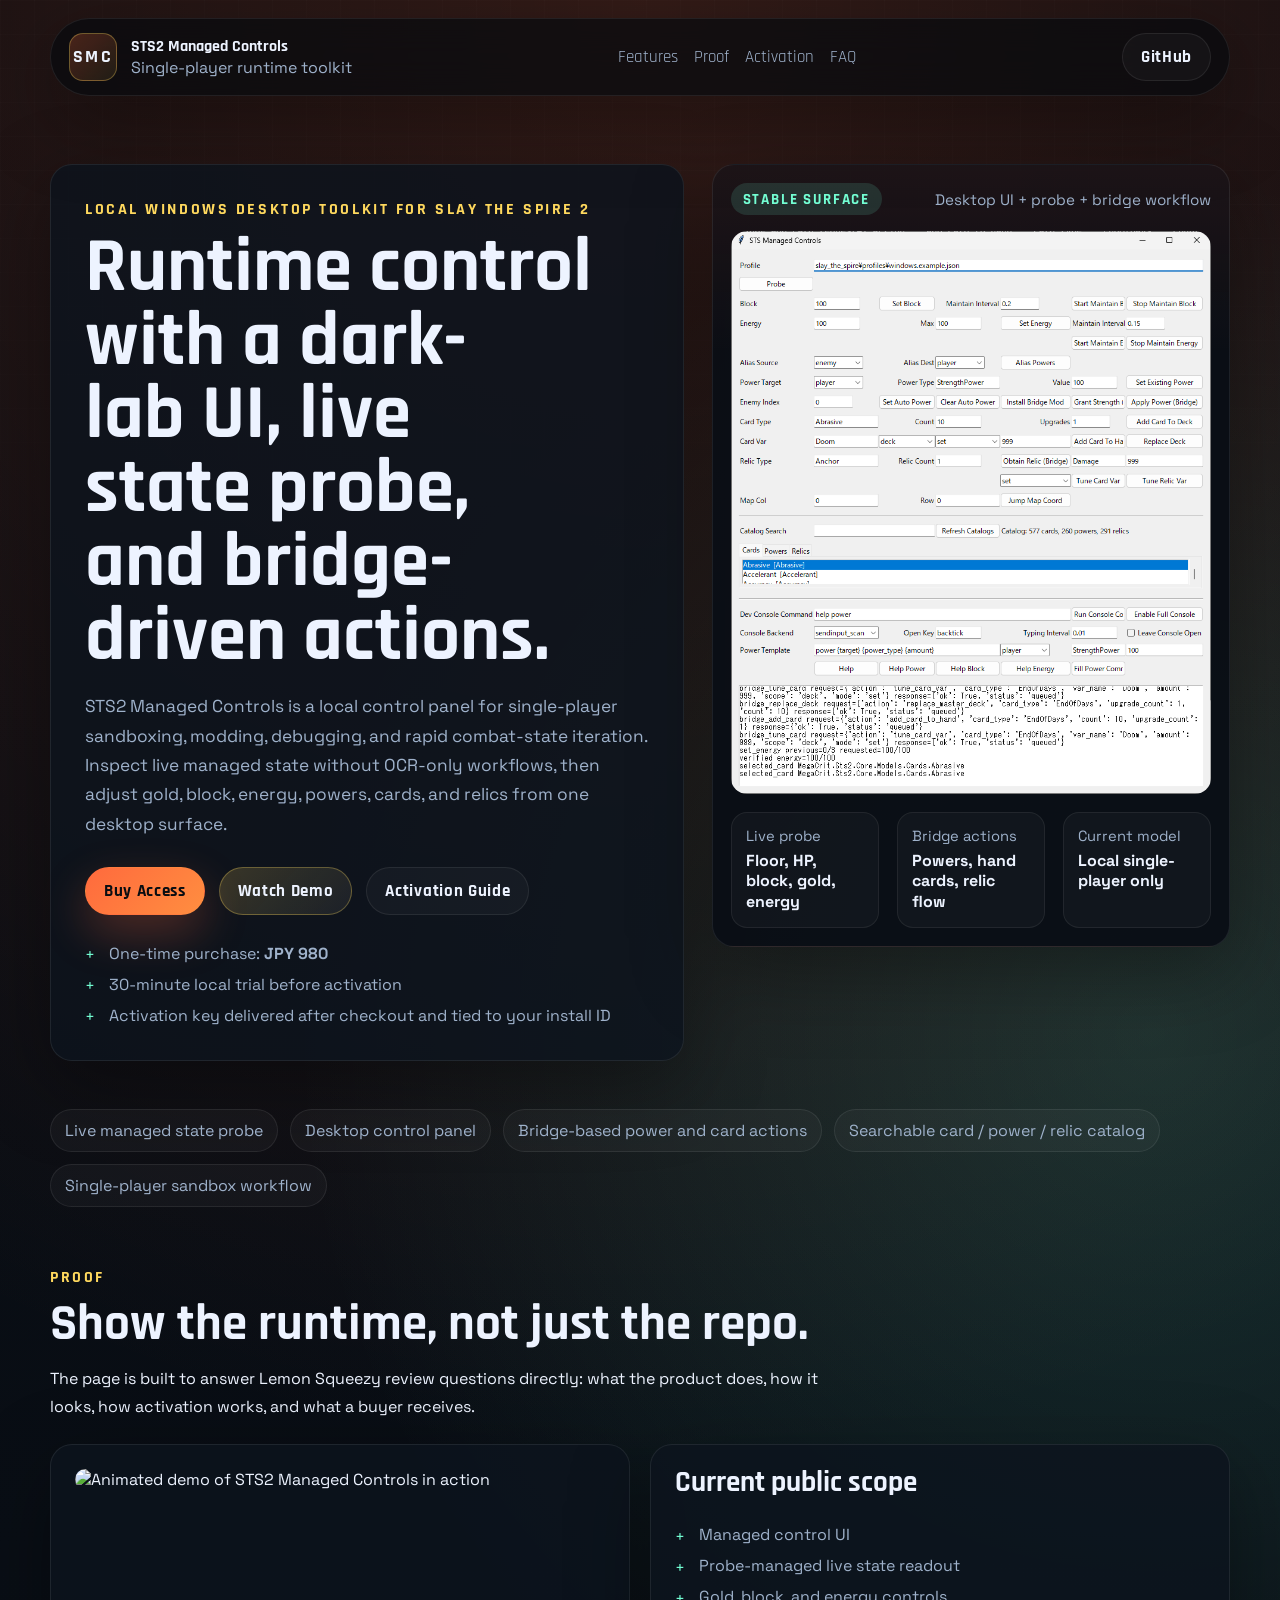
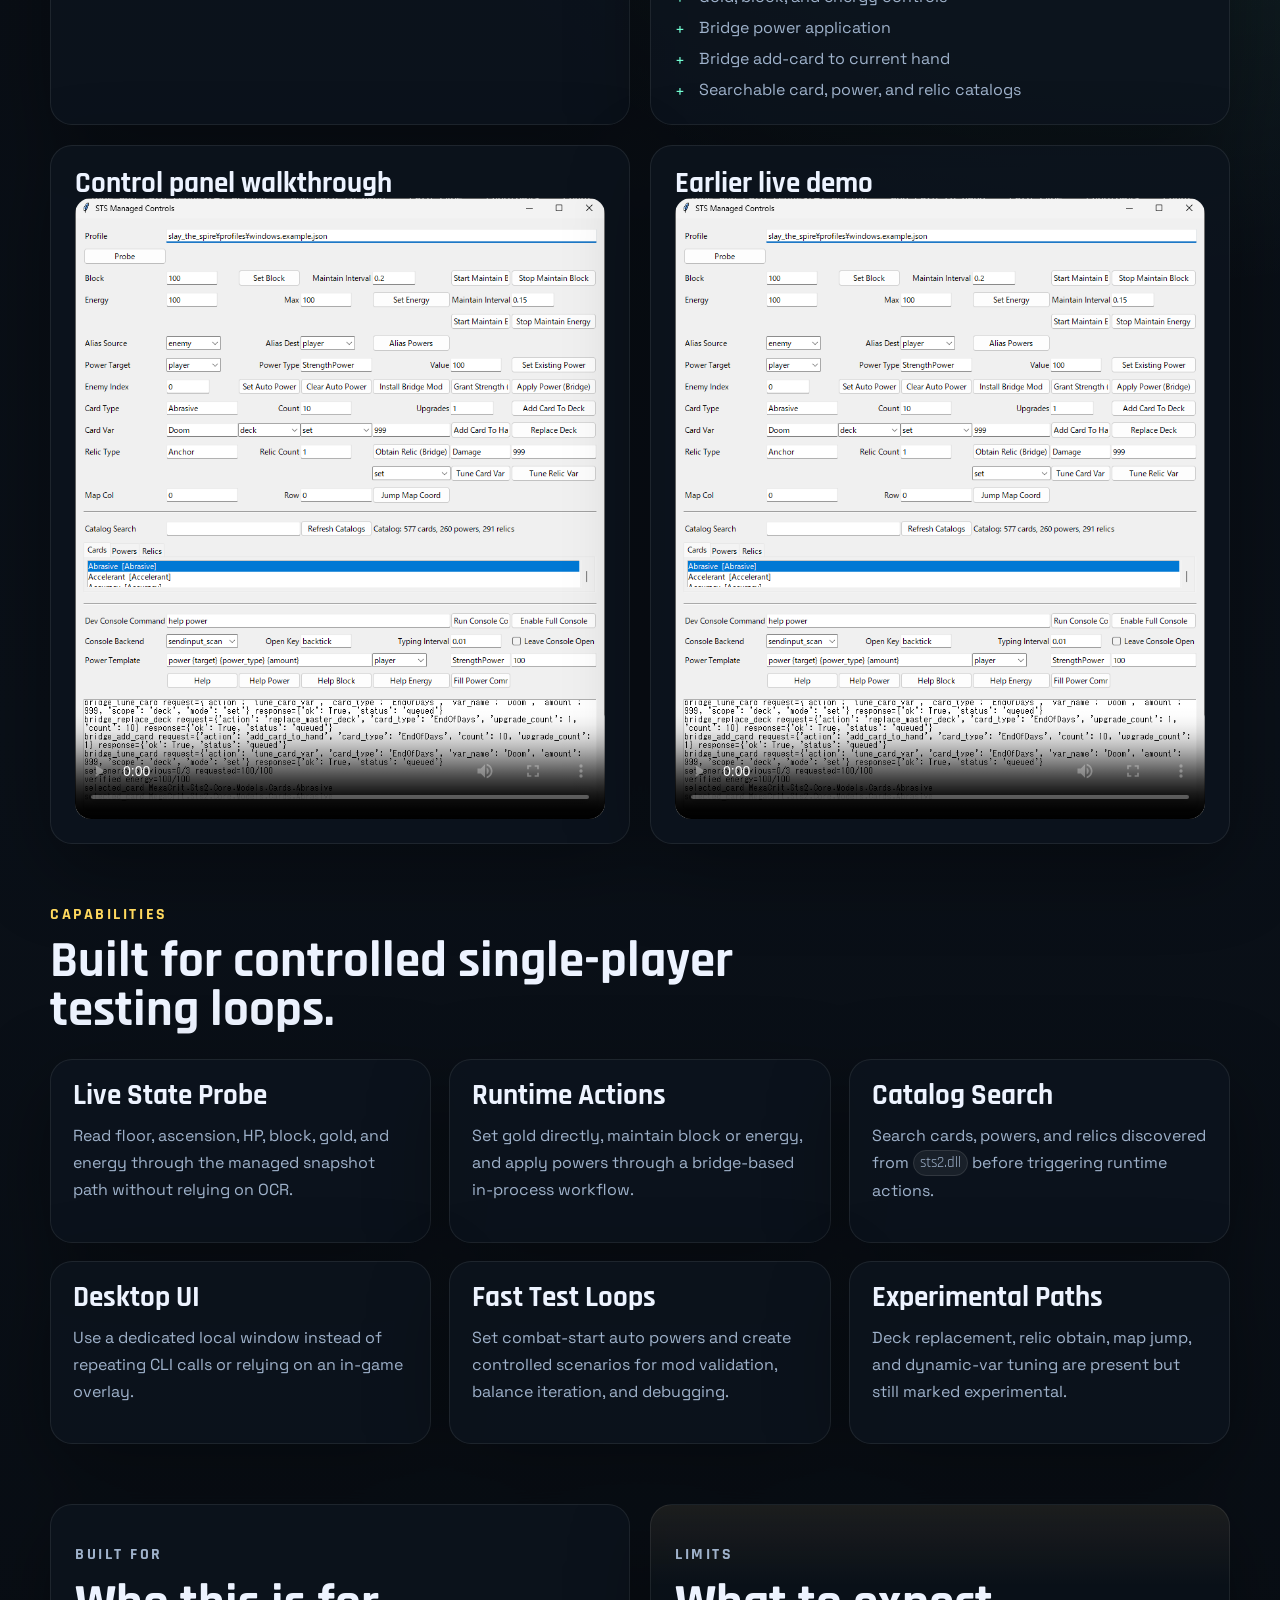
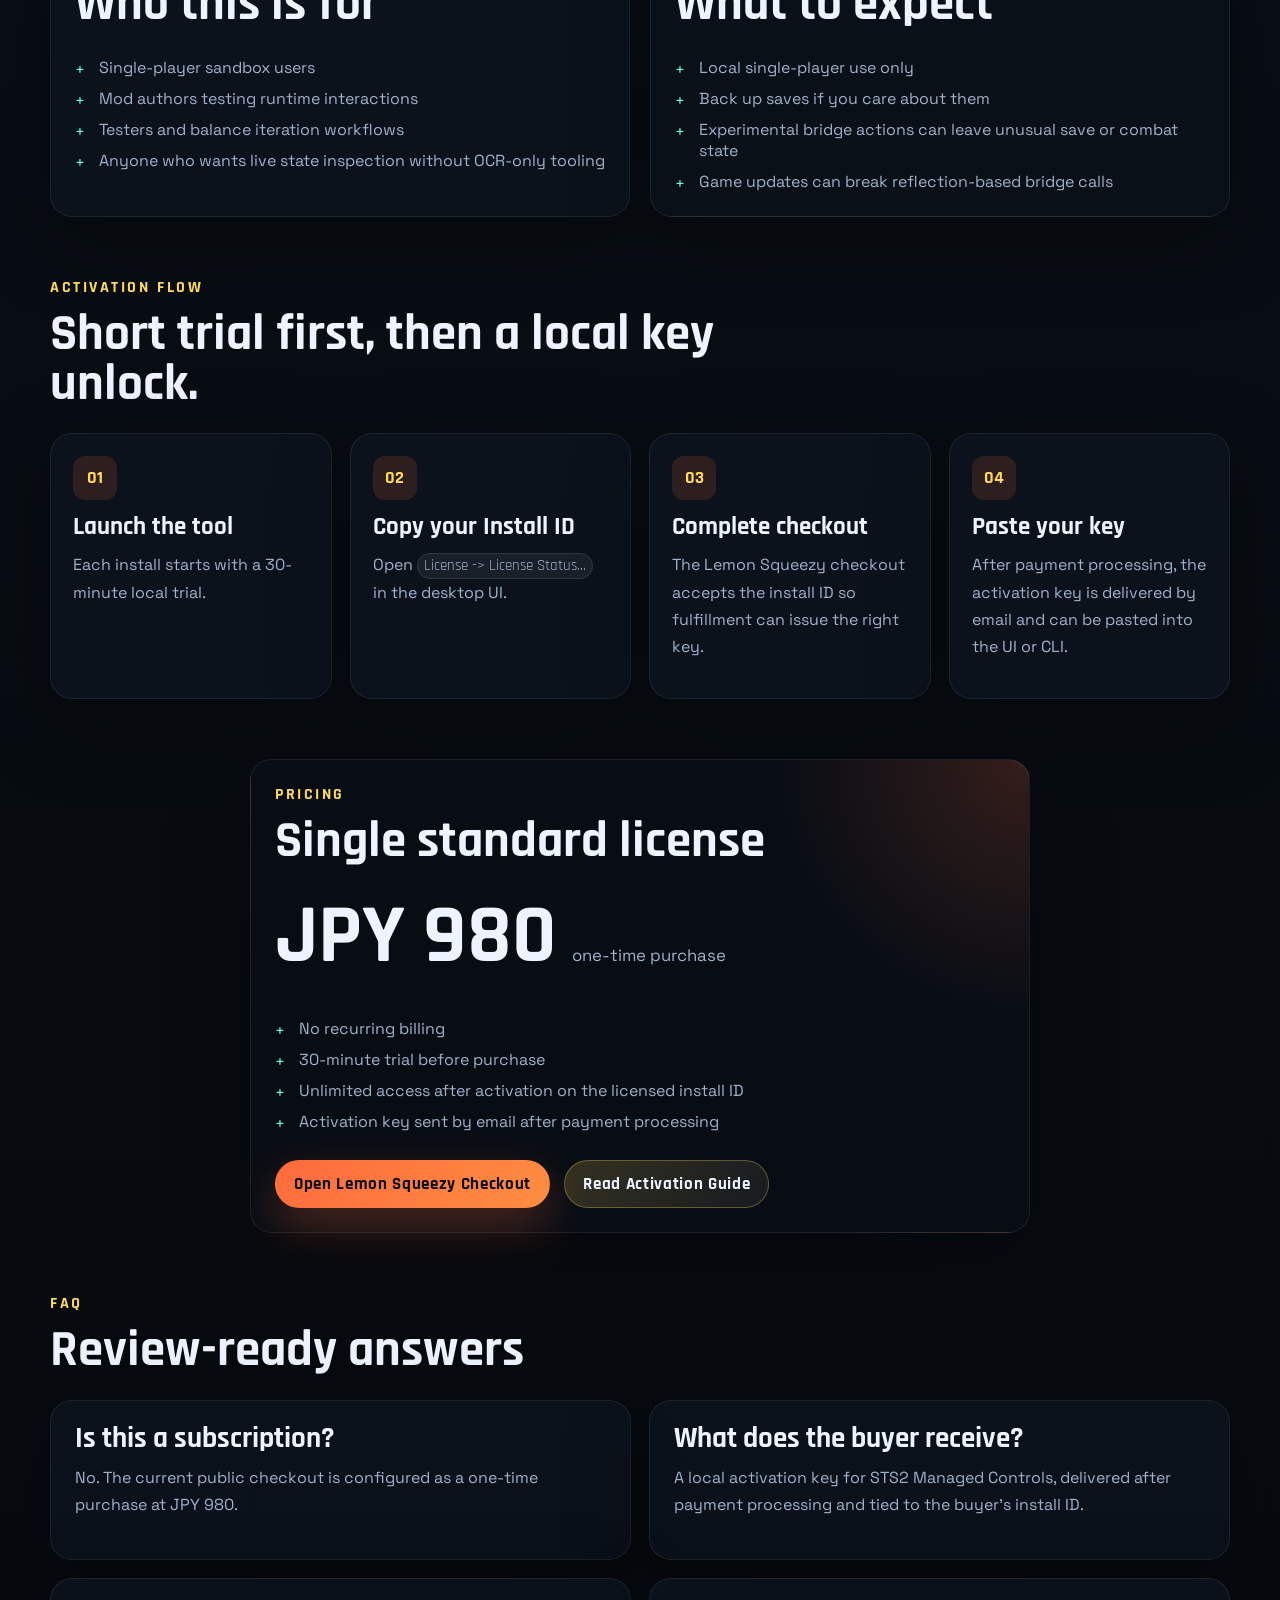
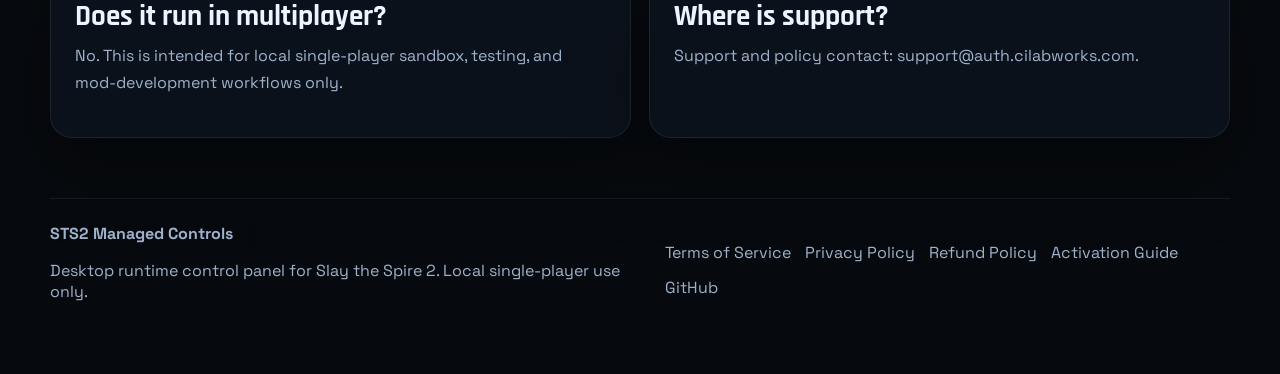
==== docs/index.html @ 2e4dd3f7 "Add managed controls marketing site" ====
<!DOCTYPE html>
<html lang="en">
<head>
  <meta charset="utf-8">
  <meta name="viewport" content="width=device-width, initial-scale=1">
  <title>STS2 Managed Controls | Local Runtime Toolkit</title>
  <meta
    name="description"
    content="Local single-player runtime toolkit for Slay the Spire 2. Inspect live managed state, adjust gold, energy, powers, cards, and relics from a desktop control panel."
  >
  <meta property="og:title" content="STS2 Managed Controls">
  <meta
    property="og:description"
    content="Desktop runtime control panel for Slay the Spire 2. Probe live state and trigger bridge-based actions from a local GUI."
  >
  <meta property="og:type" content="website">
  <meta property="og:image" content="release/gui.png">
  <link rel="preconnect" href="https://fonts.googleapis.com">
  <link rel="preconnect" href="https://fonts.gstatic.com" crossorigin>
  <link
    href="https://fonts.googleapis.com/css2?family=Rajdhani:wght@500;600;700&family=Space+Grotesk:wght@400;500;700&display=swap"
    rel="stylesheet"
  >
  <link rel="stylesheet" href="styles.css">
</head>
<body class="theme-home">
  <div class="page-shell">
    <header class="topbar">
      <a class="brand" href="#top">
        <span class="brand-mark">SMC</span>
        <span class="brand-copy">
          <strong>STS2 Managed Controls</strong>
          <span>Single-player runtime toolkit</span>
        </span>
      </a>
      <nav class="topnav" aria-label="Primary">
        <a href="#features">Features</a>
        <a href="#proof">Proof</a>
        <a href="#activation">Activation</a>
        <a href="#faq">FAQ</a>
      </nav>
      <a class="button button-ghost" href="https://github.com/Ranats/sts2-managed-controls">GitHub</a>
    </header>

    <main id="top">
      <section class="hero">
        <div class="hero-copy">
          <p class="eyebrow">Local Windows desktop toolkit for Slay the Spire 2</p>
          <h1>Runtime control with a dark-lab UI, live state probe, and bridge-driven actions.</h1>
          <p class="lede">
            STS2 Managed Controls is a local control panel for single-player sandboxing, modding, debugging,
            and rapid combat-state iteration. Inspect live managed state without OCR-only workflows, then adjust
            gold, block, energy, powers, cards, and relics from one desktop surface.
          </p>
          <div class="hero-actions">
            <a class="button button-primary" href="https://cilabworks.lemonsqueezy.com/checkout/buy/822477c0-6c45-45b2-9bce-7e84c5ec4c86">
              Buy Access
            </a>
            <a class="button button-secondary" href="#proof">Watch Demo</a>
            <a class="button button-ghost" href="activation.html">Activation Guide</a>
          </div>
          <ul class="hero-points">
            <li>One-time purchase: <strong>JPY 980</strong></li>
            <li>30-minute local trial before activation</li>
            <li>Activation key delivered after checkout and tied to your install ID</li>
          </ul>
        </div>

        <aside class="hero-panel">
          <div class="hero-panel-card">
            <div class="status-row">
              <span class="status-pill">Stable Surface</span>
              <span class="status-text">Desktop UI + probe + bridge workflow</span>
            </div>
            <img src="release/gui.png" alt="STS2 Managed Controls desktop control panel screenshot">
            <div class="stat-grid">
              <article>
                <span>Live probe</span>
                <strong>Floor, HP, block, gold, energy</strong>
              </article>
              <article>
                <span>Bridge actions</span>
                <strong>Powers, hand cards, relic flow</strong>
              </article>
              <article>
                <span>Current model</span>
                <strong>Local single-player only</strong>
              </article>
            </div>
          </div>
        </aside>
      </section>

      <section class="pulse-strip" aria-label="Product highlights">
        <div>Live managed state probe</div>
        <div>Desktop control panel</div>
        <div>Bridge-based power and card actions</div>
        <div>Searchable card / power / relic catalog</div>
        <div>Single-player sandbox workflow</div>
      </section>

      <section class="section" id="proof">
        <div class="section-heading">
          <p class="eyebrow">Proof</p>
          <h2>Show the runtime, not just the repo.</h2>
          <p>
            The page is built to answer Lemon Squeezy review questions directly: what the product does, how it looks,
            how activation works, and what a buyer receives.
          </p>
        </div>

        <div class="proof-grid">
          <article class="proof-card media-card">
            <img src="release/managed-controls-demo.gif" alt="Animated demo of STS2 Managed Controls in action">
          </article>
          <article class="proof-card">
            <h3>Current public scope</h3>
            <ul class="checklist">
              <li>Managed control UI</li>
              <li>Probe-managed live state readout</li>
              <li>Gold, block, and energy controls</li>
              <li>Bridge power application</li>
              <li>Bridge add-card to current hand</li>
              <li>Searchable card, power, and relic catalogs</li>
            </ul>
          </article>
        </div>

        <div class="video-grid">
          <article class="video-card">
            <h3>Control panel walkthrough</h3>
            <video controls preload="metadata" poster="release/gui.png">
              <source src="release/Slay%20the%20Spire%202%20-%202026-04-05%2018-24-09.mp4" type="video/mp4">
            </video>
          </article>
          <article class="video-card">
            <h3>Earlier live demo</h3>
            <video controls preload="metadata" poster="release/gui.png">
              <source src="release/Slay%20the%20Spire%202%20-%202026-04-03%2021-21-07.mp4" type="video/mp4">
            </video>
          </article>
        </div>
      </section>

      <section class="section" id="features">
        <div class="section-heading">
          <p class="eyebrow">Capabilities</p>
          <h2>Built for controlled single-player testing loops.</h2>
        </div>

        <div class="feature-grid">
          <article class="feature-card">
            <h3>Live State Probe</h3>
            <p>Read floor, ascension, HP, block, gold, and energy through the managed snapshot path without relying on OCR.</p>
          </article>
          <article class="feature-card">
            <h3>Runtime Actions</h3>
            <p>Set gold directly, maintain block or energy, and apply powers through a bridge-based in-process workflow.</p>
          </article>
          <article class="feature-card">
            <h3>Catalog Search</h3>
            <p>Search cards, powers, and relics discovered from <code>sts2.dll</code> before triggering runtime actions.</p>
          </article>
          <article class="feature-card">
            <h3>Desktop UI</h3>
            <p>Use a dedicated local window instead of repeating CLI calls or relying on an in-game overlay.</p>
          </article>
          <article class="feature-card">
            <h3>Fast Test Loops</h3>
            <p>Set combat-start auto powers and create controlled scenarios for mod validation, balance iteration, and debugging.</p>
          </article>
          <article class="feature-card">
            <h3>Experimental Paths</h3>
            <p>Deck replacement, relic obtain, map jump, and dynamic-var tuning are present but still marked experimental.</p>
          </article>
        </div>
      </section>

      <section class="section split-section">
        <div class="split-card">
          <p class="eyebrow">Built For</p>
          <h2>Who this is for</h2>
          <ul class="checklist">
            <li>Single-player sandbox users</li>
            <li>Mod authors testing runtime interactions</li>
            <li>Testers and balance iteration workflows</li>
            <li>Anyone who wants live state inspection without OCR-only tooling</li>
          </ul>
        </div>
        <div class="split-card split-card-warning">
          <p class="eyebrow">Limits</p>
          <h2>What to expect</h2>
          <ul class="checklist">
            <li>Local single-player use only</li>
            <li>Back up saves if you care about them</li>
            <li>Experimental bridge actions can leave unusual save or combat state</li>
            <li>Game updates can break reflection-based bridge calls</li>
          </ul>
        </div>
      </section>

      <section class="section" id="activation">
        <div class="section-heading">
          <p class="eyebrow">Activation Flow</p>
          <h2>Short trial first, then a local key unlock.</h2>
        </div>

        <div class="timeline">
          <article>
            <span>01</span>
            <h3>Launch the tool</h3>
            <p>Each install starts with a 30-minute local trial.</p>
          </article>
          <article>
            <span>02</span>
            <h3>Copy your Install ID</h3>
            <p>Open <code>License -&gt; License Status...</code> in the desktop UI.</p>
          </article>
          <article>
            <span>03</span>
            <h3>Complete checkout</h3>
            <p>The Lemon Squeezy checkout accepts the install ID so fulfillment can issue the right key.</p>
          </article>
          <article>
            <span>04</span>
            <h3>Paste your key</h3>
            <p>After payment processing, the activation key is delivered by email and can be pasted into the UI or CLI.</p>
          </article>
        </div>
      </section>

      <section class="section pricing-section">
        <div class="pricing-card">
          <p class="eyebrow">Pricing</p>
          <h2>Single standard license</h2>
          <div class="price-line">
            <strong>JPY 980</strong>
            <span>one-time purchase</span>
          </div>
          <ul class="checklist">
            <li>No recurring billing</li>
            <li>30-minute trial before purchase</li>
            <li>Unlimited access after activation on the licensed install ID</li>
            <li>Activation key sent by email after payment processing</li>
          </ul>
          <div class="hero-actions">
            <a class="button button-primary" href="https://cilabworks.lemonsqueezy.com/checkout/buy/822477c0-6c45-45b2-9bce-7e84c5ec4c86">
              Open Lemon Squeezy Checkout
            </a>
            <a class="button button-secondary" href="activation.html">Read Activation Guide</a>
          </div>
        </div>
      </section>

      <section class="section" id="faq">
        <div class="section-heading">
          <p class="eyebrow">FAQ</p>
          <h2>Review-ready answers</h2>
        </div>
        <div class="faq-grid">
          <article class="faq-card">
            <h3>Is this a subscription?</h3>
            <p>No. The current public checkout is configured as a one-time purchase at JPY 980.</p>
          </article>
          <article class="faq-card">
            <h3>What does the buyer receive?</h3>
            <p>A local activation key for STS2 Managed Controls, delivered after payment processing and tied to the buyer's install ID.</p>
          </article>
          <article class="faq-card">
            <h3>Does it run in multiplayer?</h3>
            <p>No. This is intended for local single-player sandbox, testing, and mod-development workflows only.</p>
          </article>
          <article class="faq-card">
            <h3>Where is support?</h3>
            <p>Support and policy contact: <a href="mailto:support@auth.cilabworks.com">support@auth.cilabworks.com</a>.</p>
          </article>
        </div>
      </section>
    </main>

    <footer class="footer">
      <div class="footer-copy">
        <strong>STS2 Managed Controls</strong>
        <p>Desktop runtime control panel for Slay the Spire 2. Local single-player use only.</p>
      </div>
      <nav class="footer-links" aria-label="Footer">
        <a href="terms.html">Terms of Service</a>
        <a href="privacy.html">Privacy Policy</a>
        <a href="refund.html">Refund Policy</a>
        <a href="activation.html">Activation Guide</a>
        <a href="https://github.com/Ranats/sts2-managed-controls">GitHub</a>
      </nav>
    </footer>
  </div>
</body>
</html>
---- docs/styles.css ----
:root {
  --bg: #090d12;
  --bg-soft: #111925;
  --panel: rgba(13, 20, 30, 0.82);
  --panel-strong: #0f1824;
  --line: rgba(255, 255, 255, 0.08);
  --text: #edf3ff;
  --muted: #9fb2cb;
  --accent: #ff6a3d;
  --accent-2: #ffd95e;
  --signal: #74ffd4;
  --warning: #ffb86a;
  --shadow: 0 24px 80px rgba(0, 0, 0, 0.35);
  --radius: 22px;
  --content: 1180px;
}

* {
  box-sizing: border-box;
}

html {
  scroll-behavior: smooth;
}

body {
  margin: 0;
  color: var(--text);
  background:
    radial-gradient(circle at top, rgba(255, 106, 61, 0.18), transparent 28%),
    radial-gradient(circle at 90% 20%, rgba(116, 255, 212, 0.15), transparent 20%),
    linear-gradient(180deg, #070a0f 0%, #0a1018 45%, #06090d 100%);
  font-family: "Space Grotesk", sans-serif;
}

body::before {
  position: fixed;
  inset: 0;
  z-index: -1;
  background:
    linear-gradient(rgba(255, 255, 255, 0.03) 1px, transparent 1px),
    linear-gradient(90deg, rgba(255, 255, 255, 0.03) 1px, transparent 1px);
  background-size: 34px 34px;
  mask-image: linear-gradient(180deg, rgba(0, 0, 0, 0.42), transparent 92%);
  content: "";
}

a {
  color: inherit;
  text-decoration: none;
}

img,
video {
  display: block;
  max-width: 100%;
  border-radius: calc(var(--radius) - 6px);
}

code {
  padding: 0.15rem 0.4rem;
  border: 1px solid rgba(255, 255, 255, 0.1);
  border-radius: 999px;
  background: rgba(255, 255, 255, 0.06);
  font-family: "Rajdhani", sans-serif;
  font-size: 0.95em;
}

.page-shell {
  width: min(calc(100% - 32px), var(--content));
  margin: 0 auto;
  padding-bottom: 48px;
}

.topbar {
  position: sticky;
  top: 0;
  z-index: 10;
  display: flex;
  align-items: center;
  justify-content: space-between;
  gap: 18px;
  margin-top: 18px;
  padding: 14px 18px;
  border: 1px solid var(--line);
  border-radius: 999px;
  background: rgba(7, 10, 15, 0.72);
  backdrop-filter: blur(18px);
  box-shadow: var(--shadow);
}

.brand {
  display: inline-flex;
  align-items: center;
  gap: 14px;
}

.brand-mark {
  display: grid;
  place-items: center;
  width: 48px;
  height: 48px;
  border: 1px solid rgba(255, 217, 94, 0.32);
  border-radius: 14px;
  background: linear-gradient(135deg, rgba(255, 106, 61, 0.25), rgba(255, 217, 94, 0.08));
  font-family: "Rajdhani", sans-serif;
  font-size: 1.1rem;
  font-weight: 700;
  letter-spacing: 0.12em;
}

.brand-copy {
  display: grid;
}

.brand-copy strong,
.topnav,
.eyebrow,
h1,
h2,
h3,
.button,
.status-pill,
.price-line strong {
  font-family: "Rajdhani", sans-serif;
}

.brand-copy span,
.topnav a,
.footer,
.lede,
.feature-card p,
.faq-card p,
.split-card p,
.timeline p,
.proof-card p {
  color: var(--muted);
}

.topnav {
  display: inline-flex;
  flex-wrap: wrap;
  gap: 16px;
  font-size: 1.05rem;
}

.topnav a:hover,
.footer-links a:hover {
  color: var(--accent-2);
}

.button {
  display: inline-flex;
  align-items: center;
  justify-content: center;
  min-height: 48px;
  padding: 0 18px;
  border: 1px solid transparent;
  border-radius: 999px;
  font-size: 1.05rem;
  font-weight: 700;
  letter-spacing: 0.04em;
  transition: transform 0.2s ease, border-color 0.2s ease, background 0.2s ease;
}

.button:hover {
  transform: translateY(-1px);
}

.button-primary {
  background: linear-gradient(135deg, var(--accent), #ff8e40);
  color: #090d12;
  box-shadow: 0 18px 45px rgba(255, 106, 61, 0.28);
}

.button-secondary {
  border-color: rgba(255, 217, 94, 0.3);
  background: linear-gradient(135deg, rgba(255, 217, 94, 0.18), rgba(255, 255, 255, 0.06));
}

.button-ghost {
  border-color: var(--line);
  background: rgba(255, 255, 255, 0.03);
}

.hero {
  display: grid;
  grid-template-columns: 1.1fr 0.9fr;
  gap: 28px;
  padding: 68px 0 36px;
}

.hero-copy,
.hero-panel-card,
.proof-card,
.feature-card,
.split-card,
.video-card,
.pricing-card,
.faq-card,
.policy-card,
.timeline article {
  border: 1px solid var(--line);
  border-radius: var(--radius);
  background: var(--panel);
  box-shadow: var(--shadow);
}

.hero-copy {
  padding: 34px;
}

.hero-panel-card {
  padding: 18px;
  background:
    linear-gradient(180deg, rgba(255, 106, 61, 0.08), transparent 24%),
    rgba(9, 14, 21, 0.92);
}

.eyebrow {
  margin: 0 0 12px;
  color: var(--accent-2);
  font-size: 1rem;
  font-weight: 700;
  letter-spacing: 0.16em;
  text-transform: uppercase;
}

h1,
h2,
h3 {
  margin: 0;
  line-height: 0.96;
  font-weight: 700;
}

h1 {
  font-size: clamp(3.2rem, 6vw, 5.8rem);
  text-wrap: balance;
}

h2 {
  font-size: clamp(2.2rem, 4vw, 3.5rem);
}

h3 {
  font-size: 1.8rem;
}

.lede {
  max-width: 60ch;
  margin: 18px 0 0;
  font-size: 1.08rem;
  line-height: 1.7;
}

.hero-actions {
  display: flex;
  flex-wrap: wrap;
  gap: 14px;
  margin-top: 28px;
}

.hero-points,
.checklist {
  display: grid;
  gap: 10px;
  padding: 0;
  margin: 28px 0 0;
  list-style: none;
}

.hero-points li,
.checklist li {
  position: relative;
  padding-left: 24px;
  color: var(--muted);
}

.hero-points li::before,
.checklist li::before {
  position: absolute;
  top: 0.08rem;
  left: 0;
  color: var(--signal);
  content: "+";
}

.status-row {
  display: flex;
  align-items: center;
  justify-content: space-between;
  gap: 12px;
  margin-bottom: 16px;
}

.status-pill {
  display: inline-flex;
  align-items: center;
  min-height: 32px;
  padding: 0 12px;
  border-radius: 999px;
  background: rgba(116, 255, 212, 0.13);
  color: var(--signal);
  font-size: 0.95rem;
  font-weight: 700;
  letter-spacing: 0.12em;
  text-transform: uppercase;
}

.status-text {
  color: var(--muted);
  font-size: 0.95rem;
}

.stat-grid,
.feature-grid,
.faq-grid {
  display: grid;
  gap: 18px;
}

.stat-grid {
  grid-template-columns: repeat(3, 1fr);
  margin-top: 18px;
}

.stat-grid article {
  padding: 14px;
  border: 1px solid rgba(255, 255, 255, 0.07);
  border-radius: 16px;
  background: rgba(255, 255, 255, 0.03);
}

.stat-grid span {
  display: block;
  color: var(--muted);
  font-size: 0.92rem;
}

.stat-grid strong {
  display: block;
  margin-top: 6px;
  font-size: 1rem;
  line-height: 1.3;
}

.pulse-strip {
  display: flex;
  flex-wrap: wrap;
  gap: 12px;
  padding: 12px 0 0;
}

.pulse-strip div {
  padding: 10px 14px;
  border: 1px solid rgba(255, 255, 255, 0.08);
  border-radius: 999px;
  background: rgba(255, 255, 255, 0.03);
  color: var(--muted);
}

.section {
  padding: 60px 0 0;
}

.section-heading {
  max-width: 780px;
  margin-bottom: 24px;
}

.section-heading p:last-child {
  line-height: 1.7;
}

.proof-grid,
.split-section,
.video-grid {
  display: grid;
  gap: 20px;
}

.proof-grid,
.split-section {
  grid-template-columns: repeat(2, minmax(0, 1fr));
}

.video-grid {
  grid-template-columns: repeat(2, minmax(0, 1fr));
  margin-top: 20px;
}

.proof-card,
.video-card,
.pricing-card,
.faq-card,
.policy-card,
.split-card {
  padding: 24px;
}

.media-card {
  overflow: hidden;
}

.feature-grid {
  grid-template-columns: repeat(3, minmax(0, 1fr));
}

.feature-card {
  padding: 22px;
}

.feature-card p,
.faq-card p,
.split-card p,
.proof-card p,
.timeline p {
  margin-top: 12px;
  line-height: 1.7;
}

.split-card-warning {
  background:
    linear-gradient(180deg, rgba(255, 184, 106, 0.08), transparent 26%),
    rgba(11, 17, 25, 0.9);
}

.timeline {
  display: grid;
  grid-template-columns: repeat(4, minmax(0, 1fr));
  gap: 18px;
}

.timeline article {
  padding: 22px;
}

.timeline span {
  display: inline-flex;
  align-items: center;
  justify-content: center;
  width: 44px;
  height: 44px;
  border-radius: 12px;
  background: rgba(255, 106, 61, 0.14);
  color: var(--accent-2);
  font-family: "Rajdhani", sans-serif;
  font-size: 1.1rem;
  font-weight: 700;
}

.timeline h3 {
  margin-top: 16px;
  font-size: 1.55rem;
}

.pricing-section {
  display: flex;
  justify-content: center;
}

.pricing-card {
  width: min(100%, 780px);
  background:
    radial-gradient(circle at top right, rgba(255, 106, 61, 0.18), transparent 28%),
    rgba(9, 14, 21, 0.94);
}

.price-line {
  display: flex;
  align-items: baseline;
  gap: 16px;
  margin-top: 18px;
}

.price-line strong {
  font-size: clamp(3rem, 7vw, 5.2rem);
}

.price-line span {
  color: var(--muted);
  font-size: 1.05rem;
}

.faq-grid {
  grid-template-columns: repeat(2, minmax(0, 1fr));
}

.footer {
  display: flex;
  align-items: center;
  justify-content: space-between;
  gap: 18px;
  margin-top: 60px;
  padding: 24px 0 8px;
  border-top: 1px solid var(--line);
}

.footer-links {
  display: flex;
  flex-wrap: wrap;
  gap: 14px;
}

.theme-policy .page-shell {
  width: min(calc(100% - 32px), 920px);
}

.policy-main {
  padding-top: 56px;
}

.policy-card {
  padding: 28px;
}

.policy-card + .policy-card {
  margin-top: 20px;
}

.policy-card p,
.policy-card li,
.policy-card ol {
  color: var(--muted);
  line-height: 1.75;
}

.policy-card ol,
.policy-card ul {
  margin: 14px 0 0;
  padding-left: 22px;
}

.policy-actions {
  display: flex;
  flex-wrap: wrap;
  gap: 12px;
  margin-top: 18px;
}

@media (max-width: 1080px) {
  .hero,
  .proof-grid,
  .video-grid,
  .split-section,
  .feature-grid,
  .timeline,
  .faq-grid {
    grid-template-columns: 1fr;
  }

  .stat-grid {
    grid-template-columns: 1fr;
  }
}

@media (max-width: 760px) {
  .page-shell {
    width: min(calc(100% - 20px), var(--content));
  }

  .topbar,
  .footer {
    border-radius: 24px;
    flex-direction: column;
    align-items: flex-start;
  }

  .topnav {
    gap: 12px;
  }

  .hero {
    padding-top: 44px;
  }

  .hero-copy,
  .hero-panel-card,
  .proof-card,
  .video-card,
  .feature-card,
  .split-card,
  .pricing-card,
  .faq-card,
  .policy-card,
  .timeline article {
    padding: 20px;
  }

  h1 {
    line-height: 1;
  }

  .hero-actions,
  .policy-actions {
    flex-direction: column;
    align-items: stretch;
  }
}
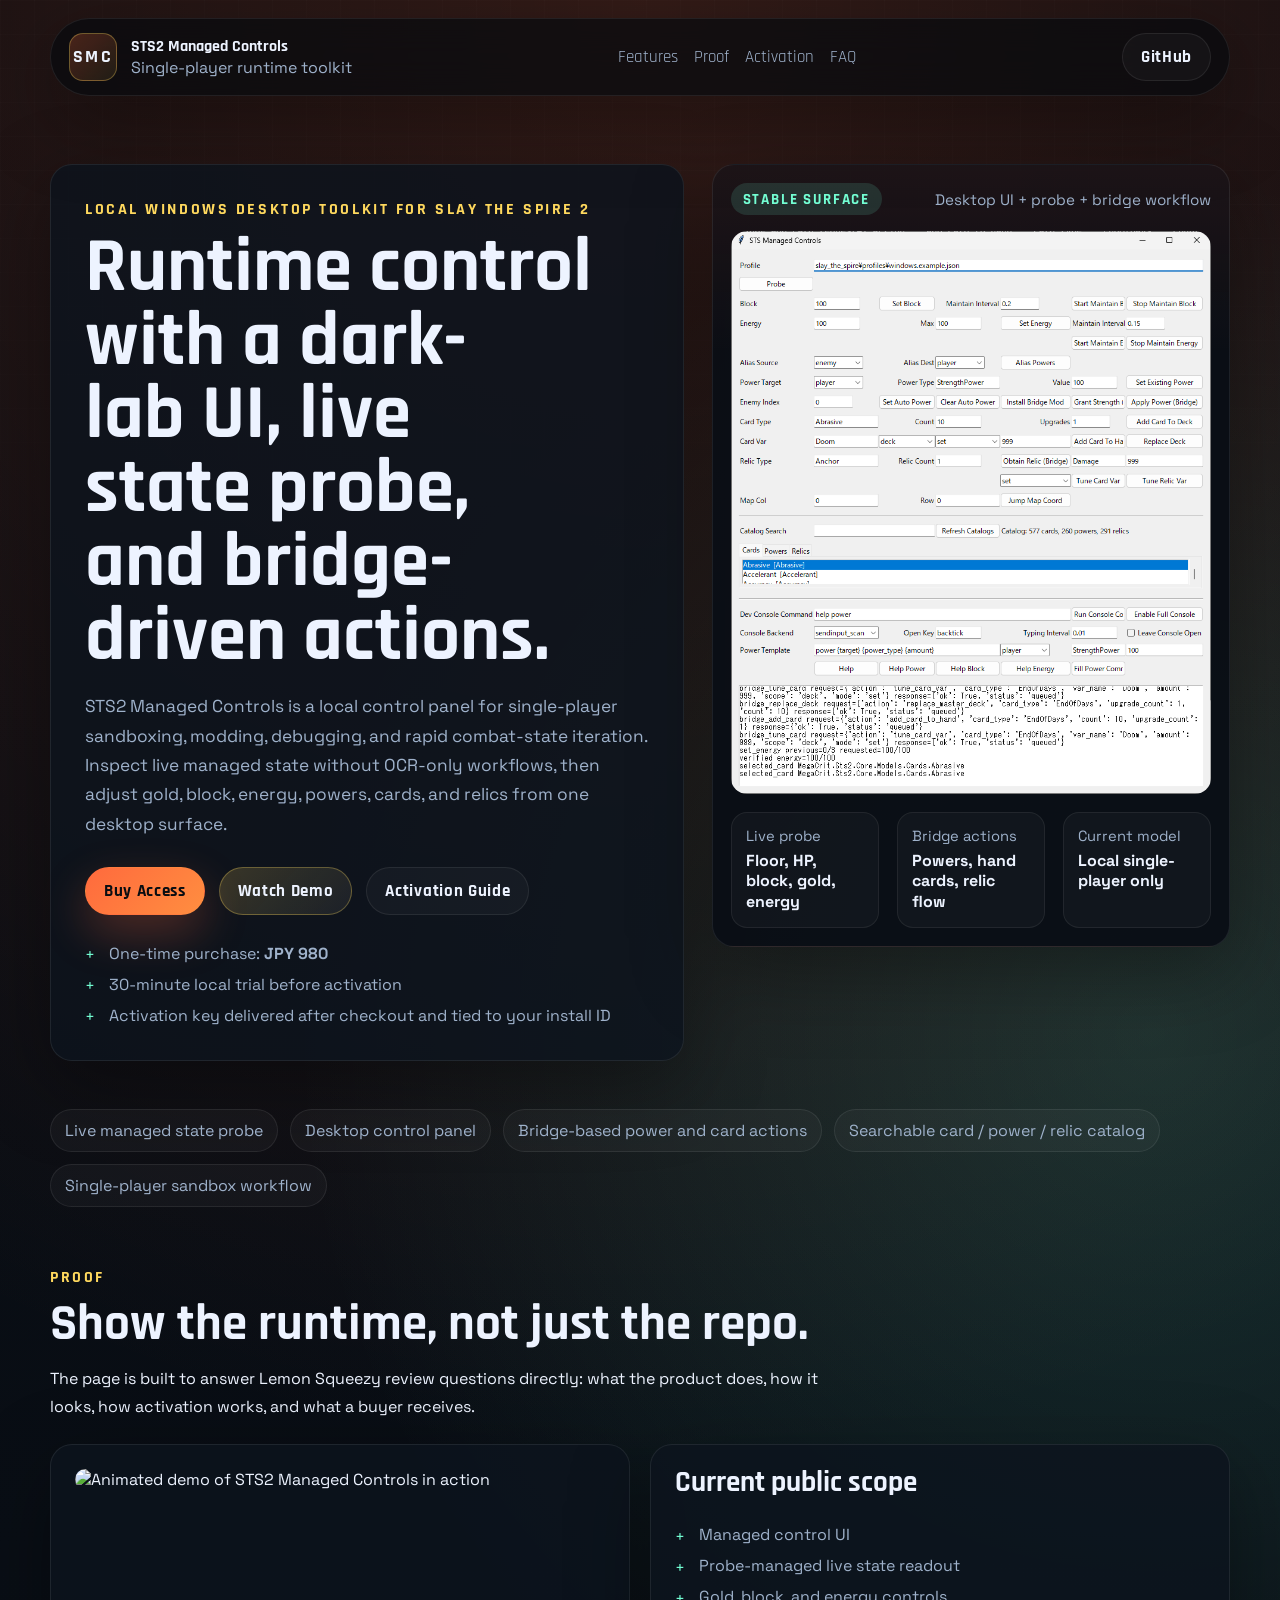
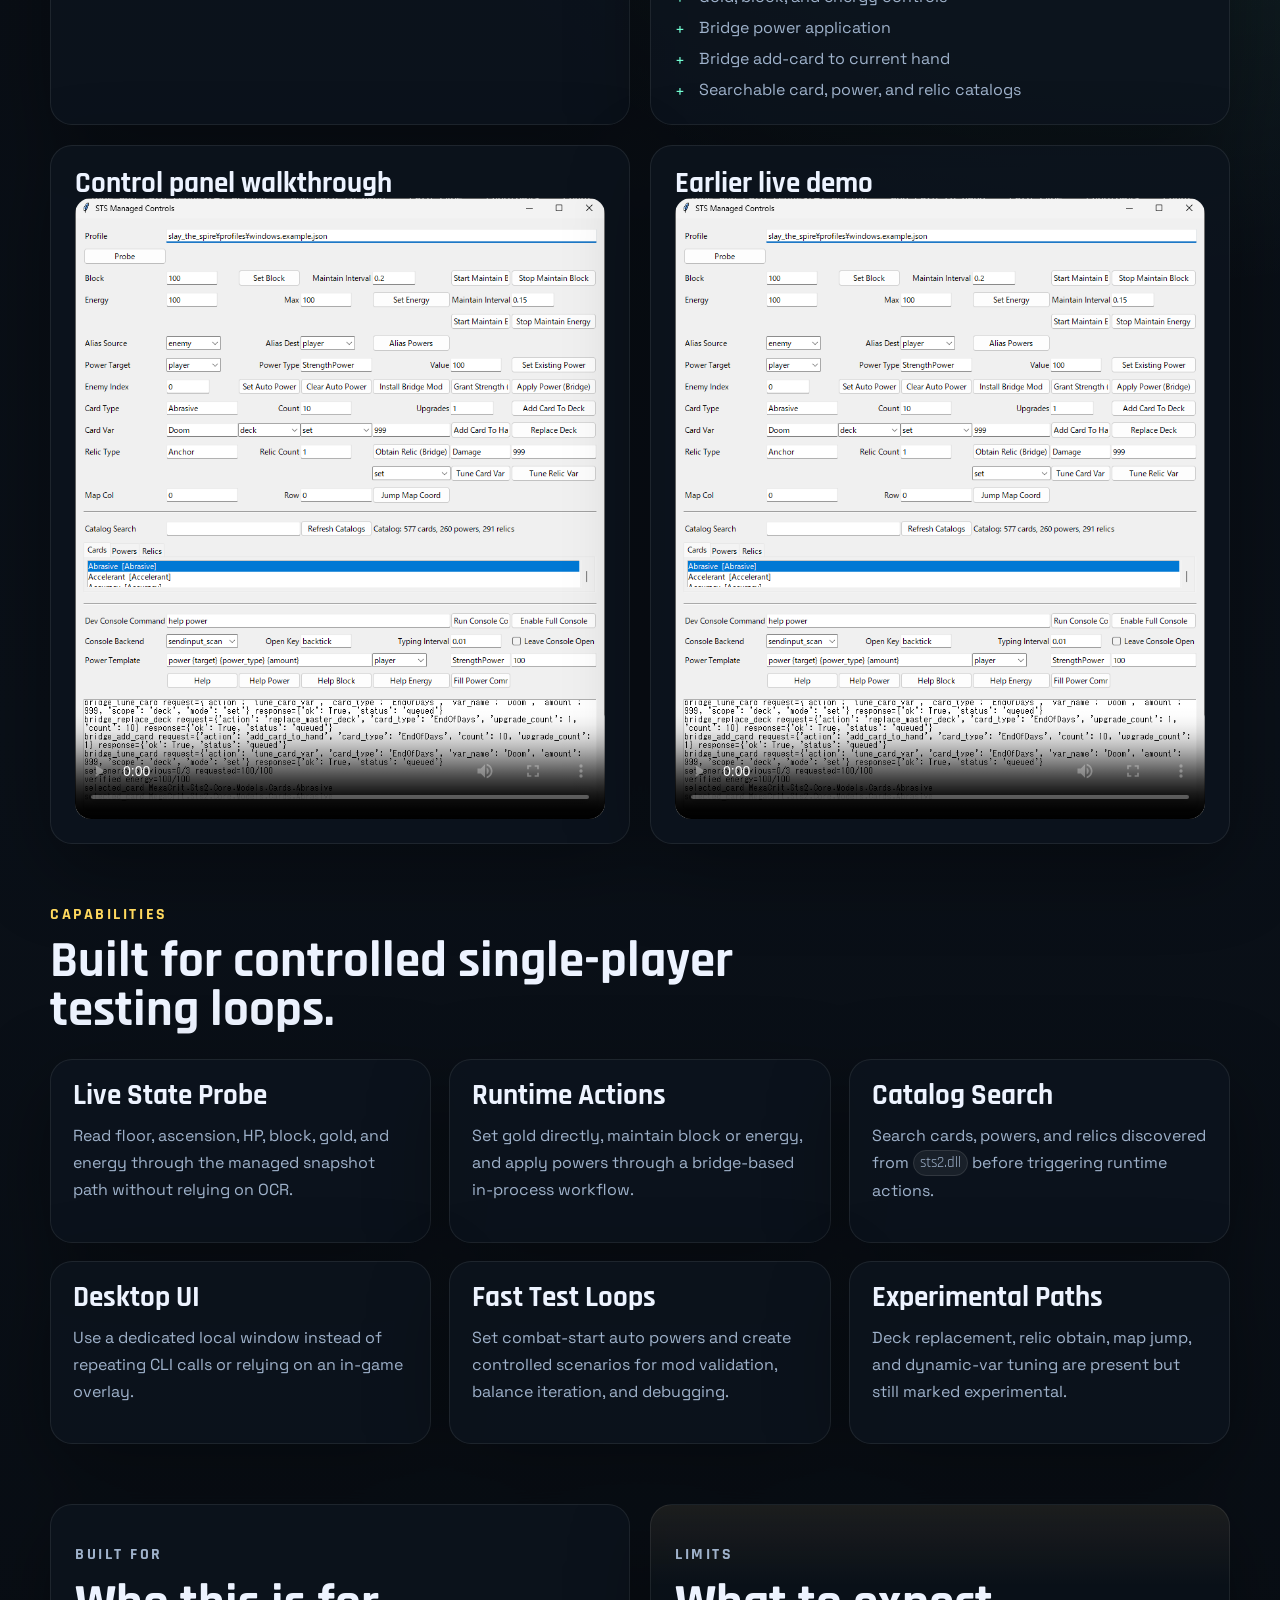
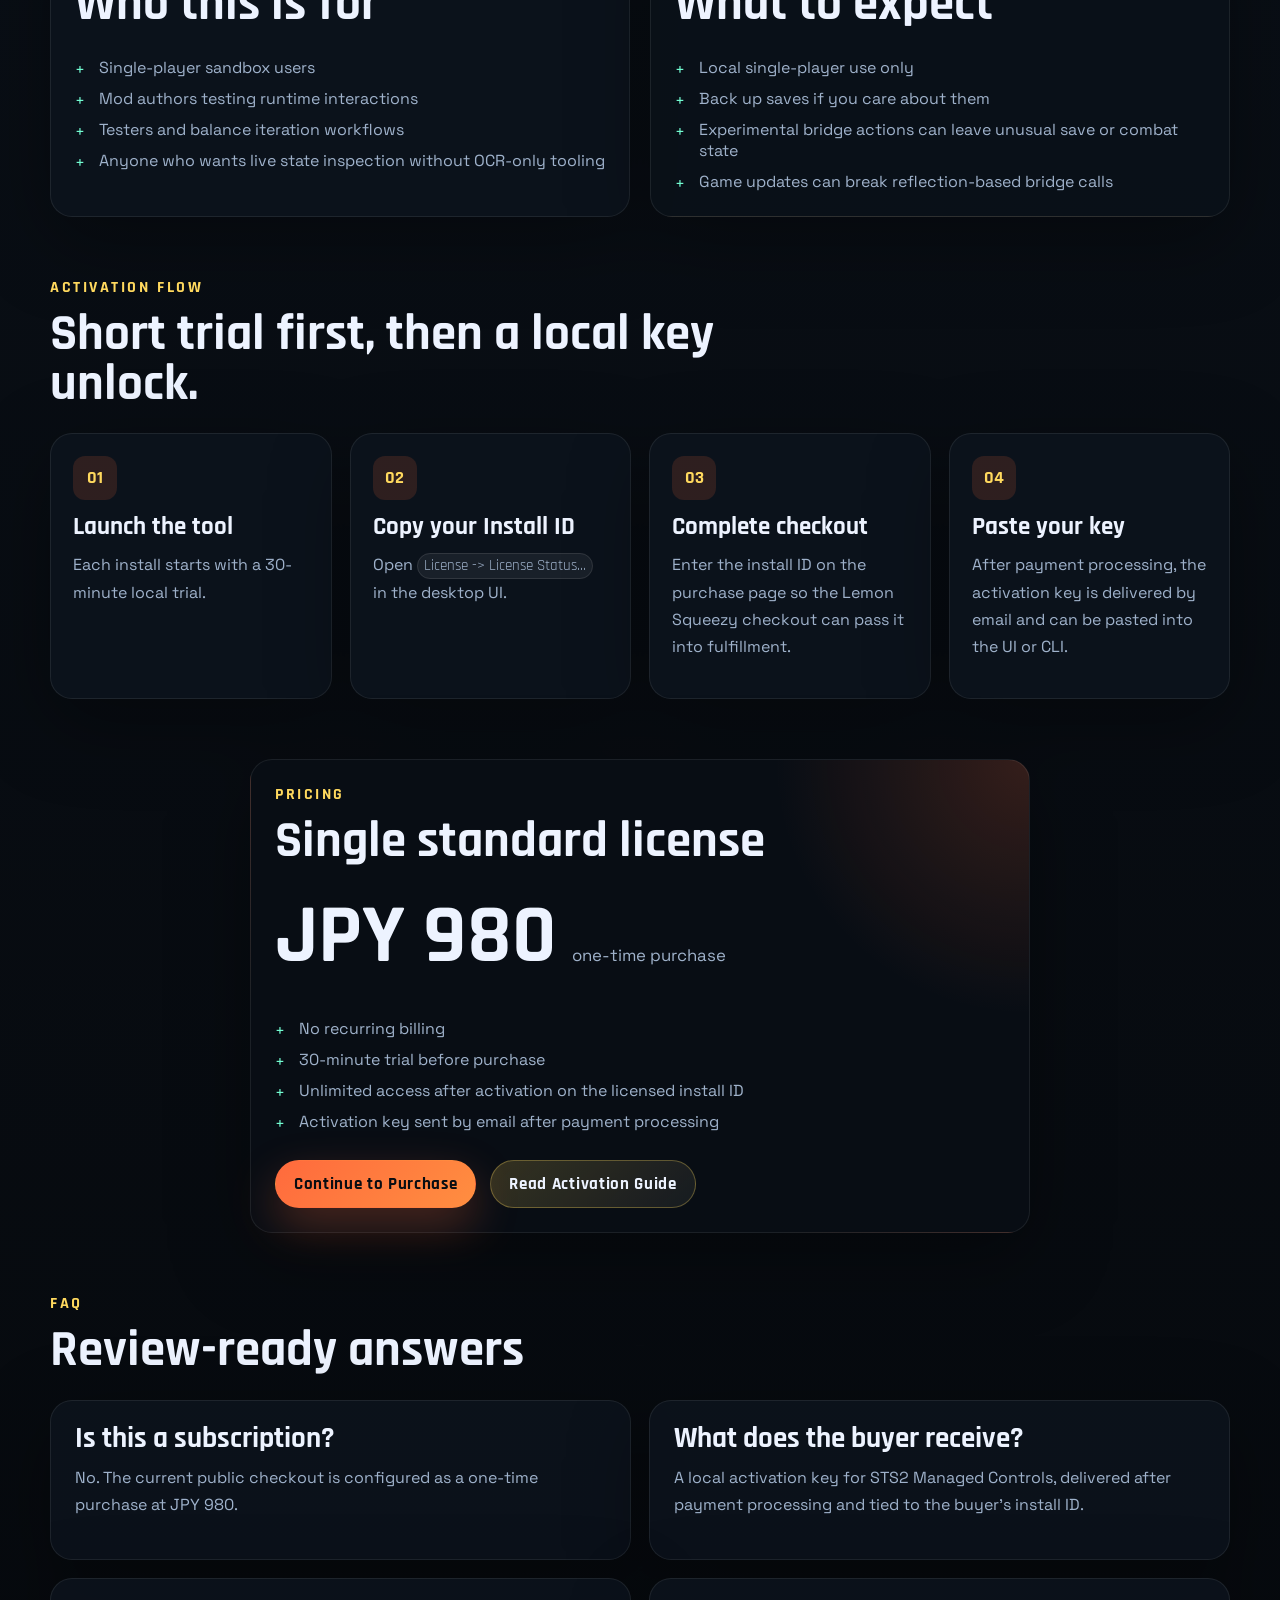
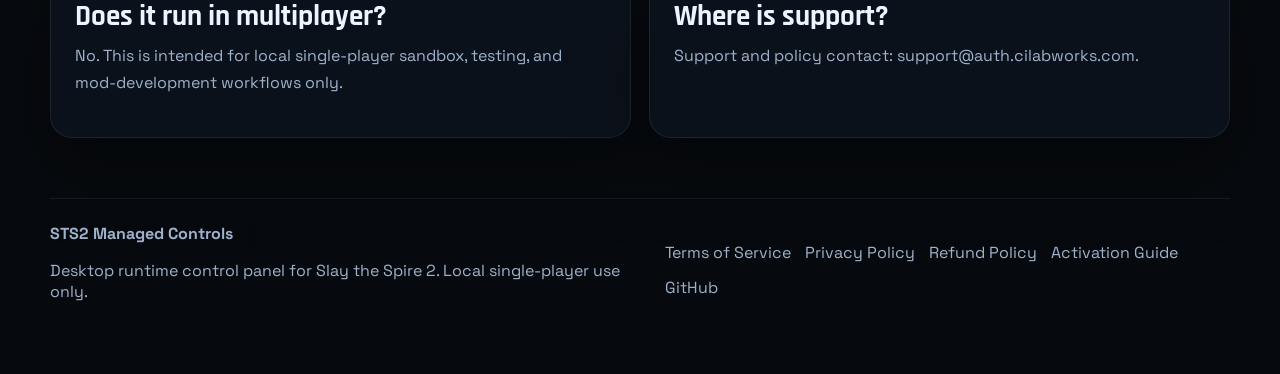
==== commit 94b4ff0c: "Add install-id checkout handoff page" ====
--- a/docs/index.html
+++ b/docs/index.html
@@ -53,7 +53,7 @@
             gold, block, energy, powers, cards, and relics from one desktop surface.
           </p>
           <div class="hero-actions">
-            <a class="button button-primary" href="https://cilabworks.lemonsqueezy.com/checkout/buy/822477c0-6c45-45b2-9bce-7e84c5ec4c86">
+            <a class="button button-primary" href="purchase.html">
               Buy Access
             </a>
             <a class="button button-secondary" href="#proof">Watch Demo</a>
@@ -219,7 +219,7 @@
           <article>
             <span>03</span>
             <h3>Complete checkout</h3>
-            <p>The Lemon Squeezy checkout accepts the install ID so fulfillment can issue the right key.</p>
+            <p>Enter the install ID on the purchase page so the Lemon Squeezy checkout can pass it into fulfillment.</p>
           </article>
           <article>
             <span>04</span>
@@ -244,8 +244,8 @@
             <li>Activation key sent by email after payment processing</li>
           </ul>
           <div class="hero-actions">
-            <a class="button button-primary" href="https://cilabworks.lemonsqueezy.com/checkout/buy/822477c0-6c45-45b2-9bce-7e84c5ec4c86">
-              Open Lemon Squeezy Checkout
+            <a class="button button-primary" href="purchase.html">
+              Continue to Purchase
             </a>
             <a class="button button-secondary" href="activation.html">Read Activation Guide</a>
           </div>
--- a/docs/styles.css
+++ b/docs/styles.css
@@ -539,6 +539,34 @@
   margin-top: 18px;
 }
 
+.purchase-form {
+  display: grid;
+  gap: 12px;
+}
+
+.field-label {
+  font-family: "Rajdhani", sans-serif;
+  font-size: 1.05rem;
+  font-weight: 700;
+  letter-spacing: 0.08em;
+  text-transform: uppercase;
+}
+
+.field-input {
+  width: 100%;
+  min-height: 54px;
+  padding: 0 16px;
+  border: 1px solid rgba(255, 255, 255, 0.12);
+  border-radius: 14px;
+  background: rgba(255, 255, 255, 0.04);
+  color: var(--text);
+  font: inherit;
+}
+
+.field-help {
+  margin: 0;
+}
+
 @media (max-width: 1080px) {
   .hero,
   .proof-grid,
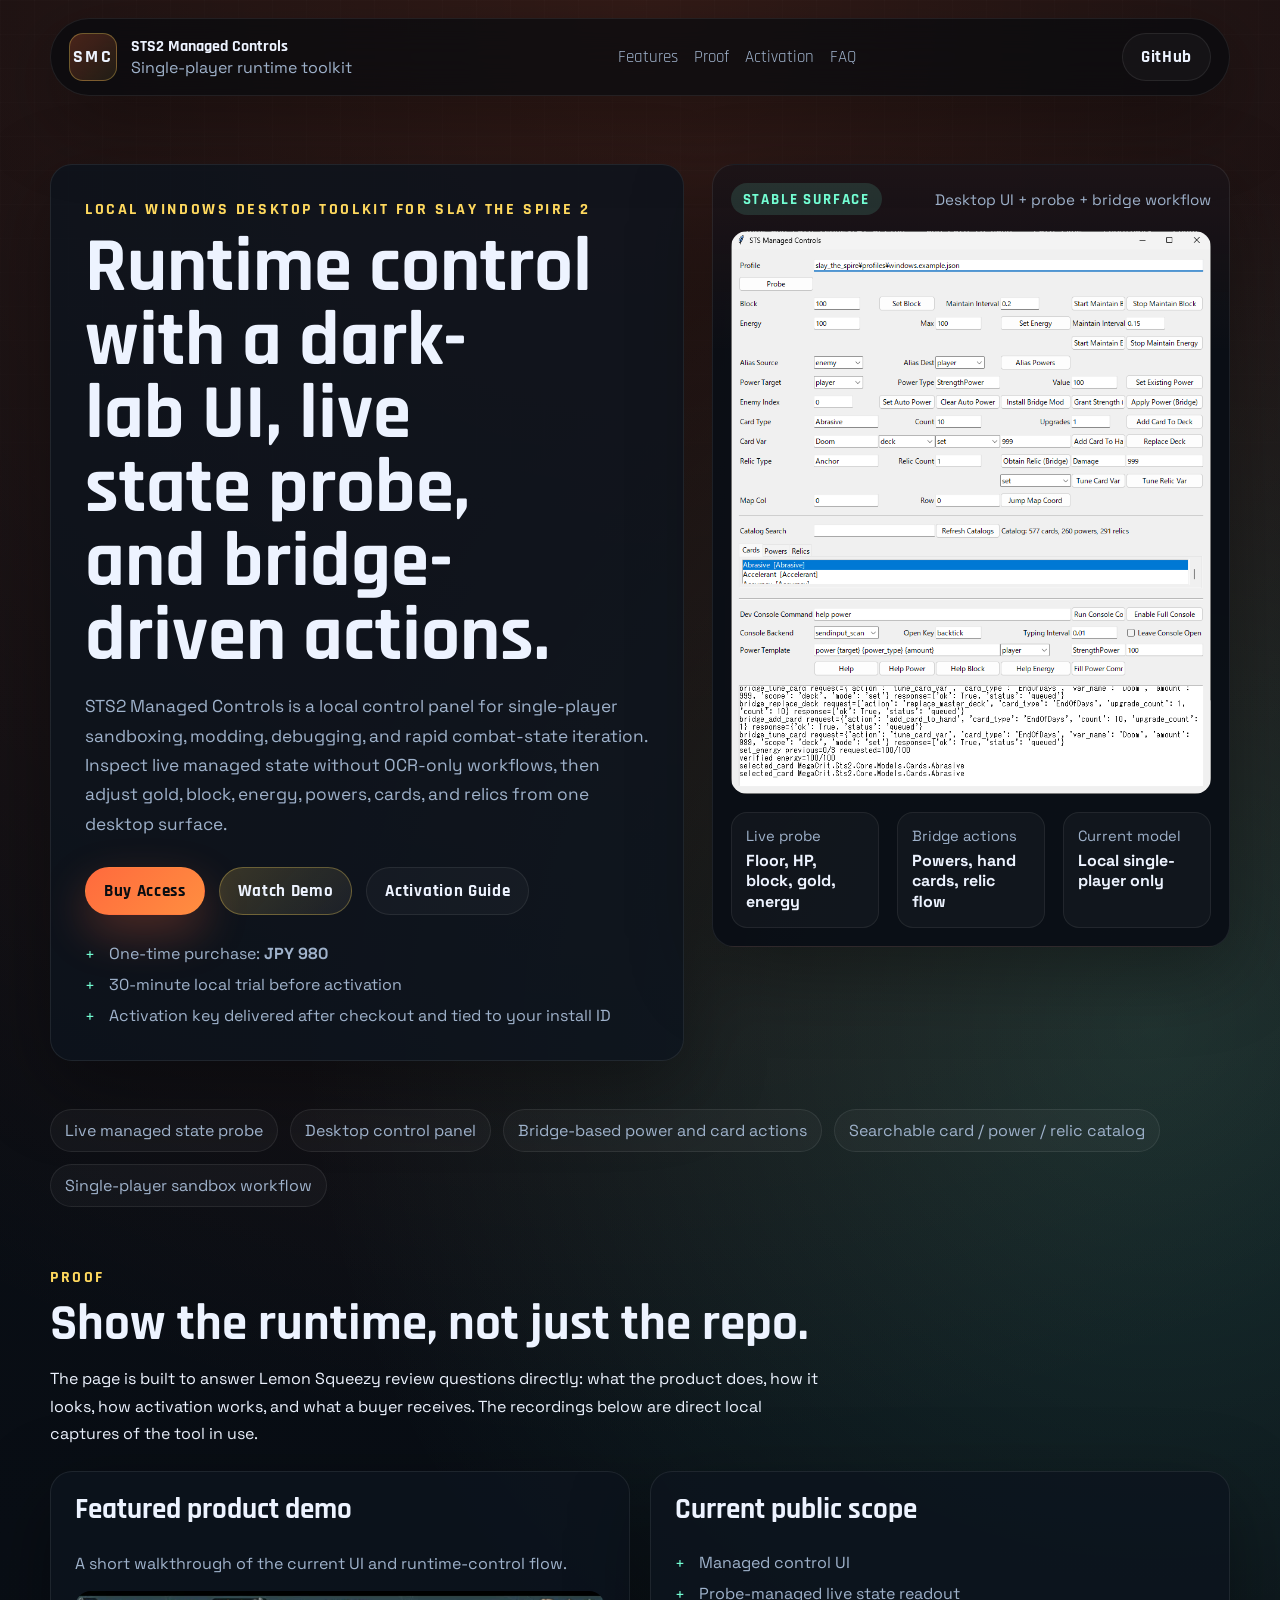
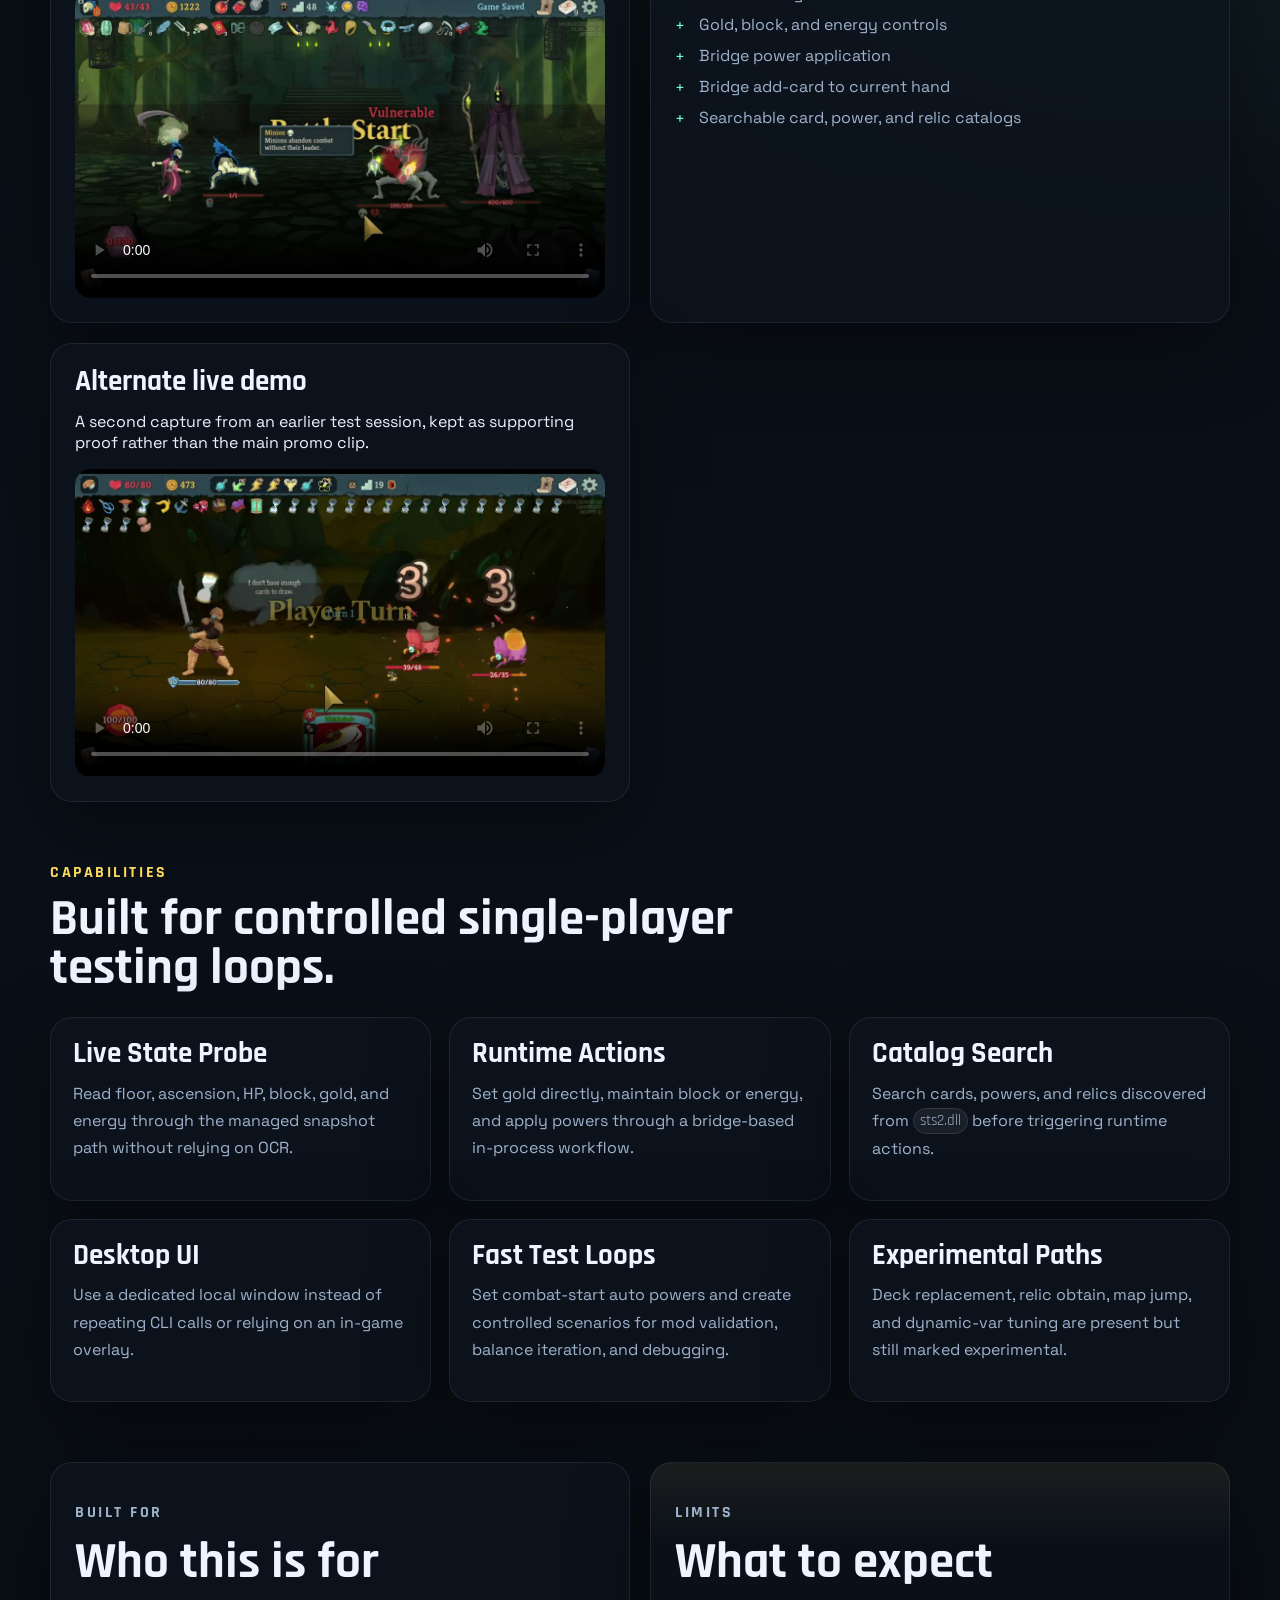
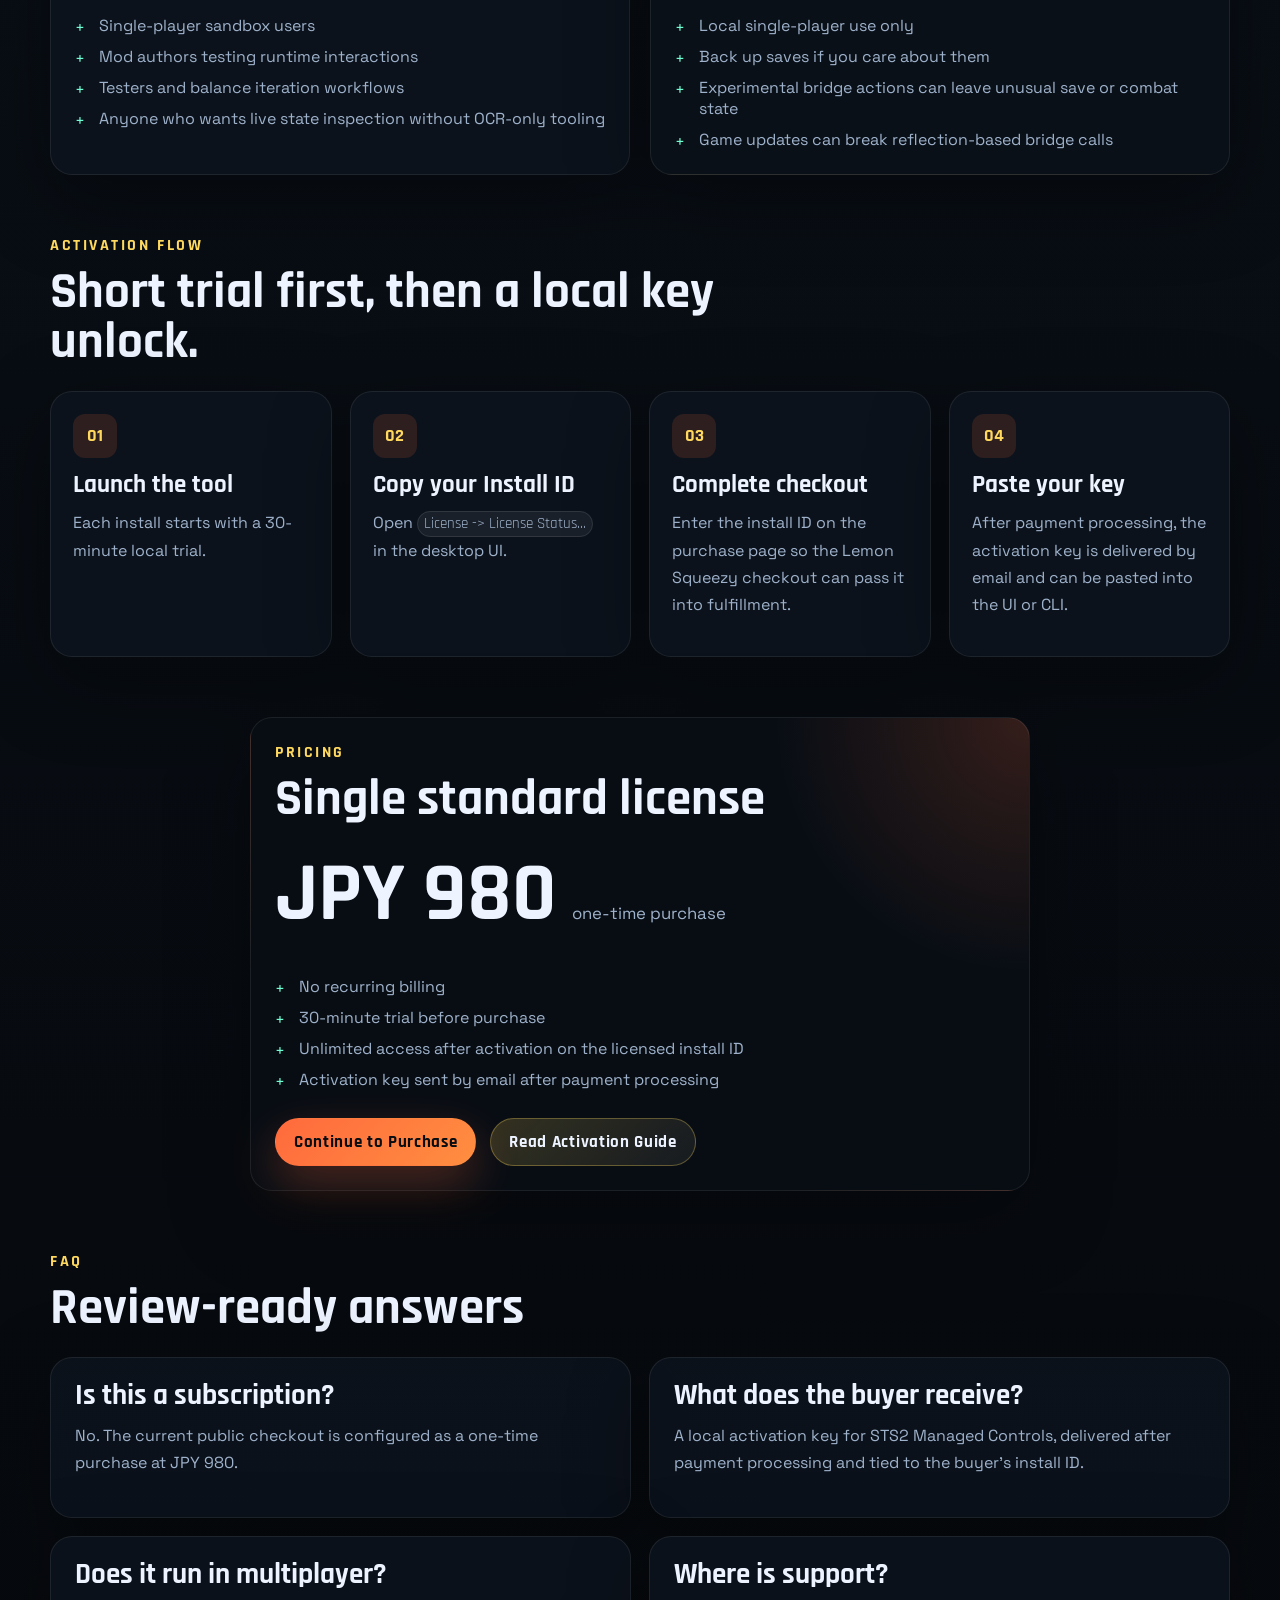
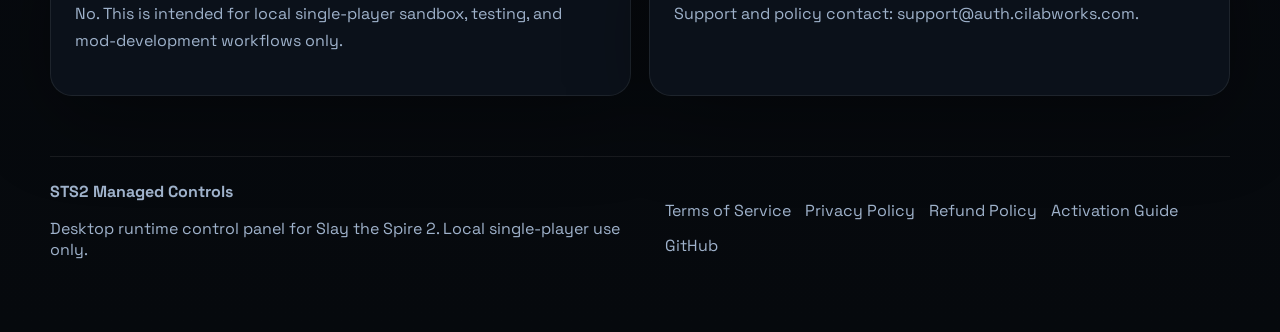
==== commit 2c6ad68b: "Improve landing page video presentation" ====
--- a/docs/index.html
+++ b/docs/index.html
@@ -105,13 +105,18 @@
           <h2>Show the runtime, not just the repo.</h2>
           <p>
             The page is built to answer Lemon Squeezy review questions directly: what the product does, how it looks,
-            how activation works, and what a buyer receives.
+            how activation works, and what a buyer receives. The recordings below are direct local captures of the tool
+            in use.
           </p>
         </div>
 
         <div class="proof-grid">
-          <article class="proof-card media-card">
-            <img src="release/managed-controls-demo.gif" alt="Animated demo of STS2 Managed Controls in action">
+          <article class="proof-card media-card proof-video-card">
+            <h3>Featured product demo</h3>
+            <p>A short walkthrough of the current UI and runtime-control flow.</p>
+            <video controls preload="metadata" poster="release/thumb-walkthrough.jpg">
+              <source src="release/Slay%20the%20Spire%202%20-%202026-04-05%2018-24-09.mp4" type="video/mp4">
+            </video>
           </article>
           <article class="proof-card">
             <h3>Current public scope</h3>
@@ -128,14 +133,9 @@
 
         <div class="video-grid">
           <article class="video-card">
-            <h3>Control panel walkthrough</h3>
-            <video controls preload="metadata" poster="release/gui.png">
-              <source src="release/Slay%20the%20Spire%202%20-%202026-04-05%2018-24-09.mp4" type="video/mp4">
-            </video>
-          </article>
-          <article class="video-card">
-            <h3>Earlier live demo</h3>
-            <video controls preload="metadata" poster="release/gui.png">
+            <h3>Alternate live demo</h3>
+            <p>A second capture from an earlier test session, kept as supporting proof rather than the main promo clip.</p>
+            <video controls preload="metadata" poster="release/thumb-live-demo.jpg">
               <source src="release/Slay%20the%20Spire%202%20-%202026-04-03%2021-21-07.mp4" type="video/mp4">
             </video>
           </article>
--- a/docs/styles.css
+++ b/docs/styles.css
@@ -403,6 +403,15 @@
   overflow: hidden;
 }
 
+.proof-video-card {
+  display: grid;
+  gap: 14px;
+}
+
+.proof-video-card p {
+  margin: 0;
+}
+
 .feature-grid {
   grid-template-columns: repeat(3, minmax(0, 1fr));
 }
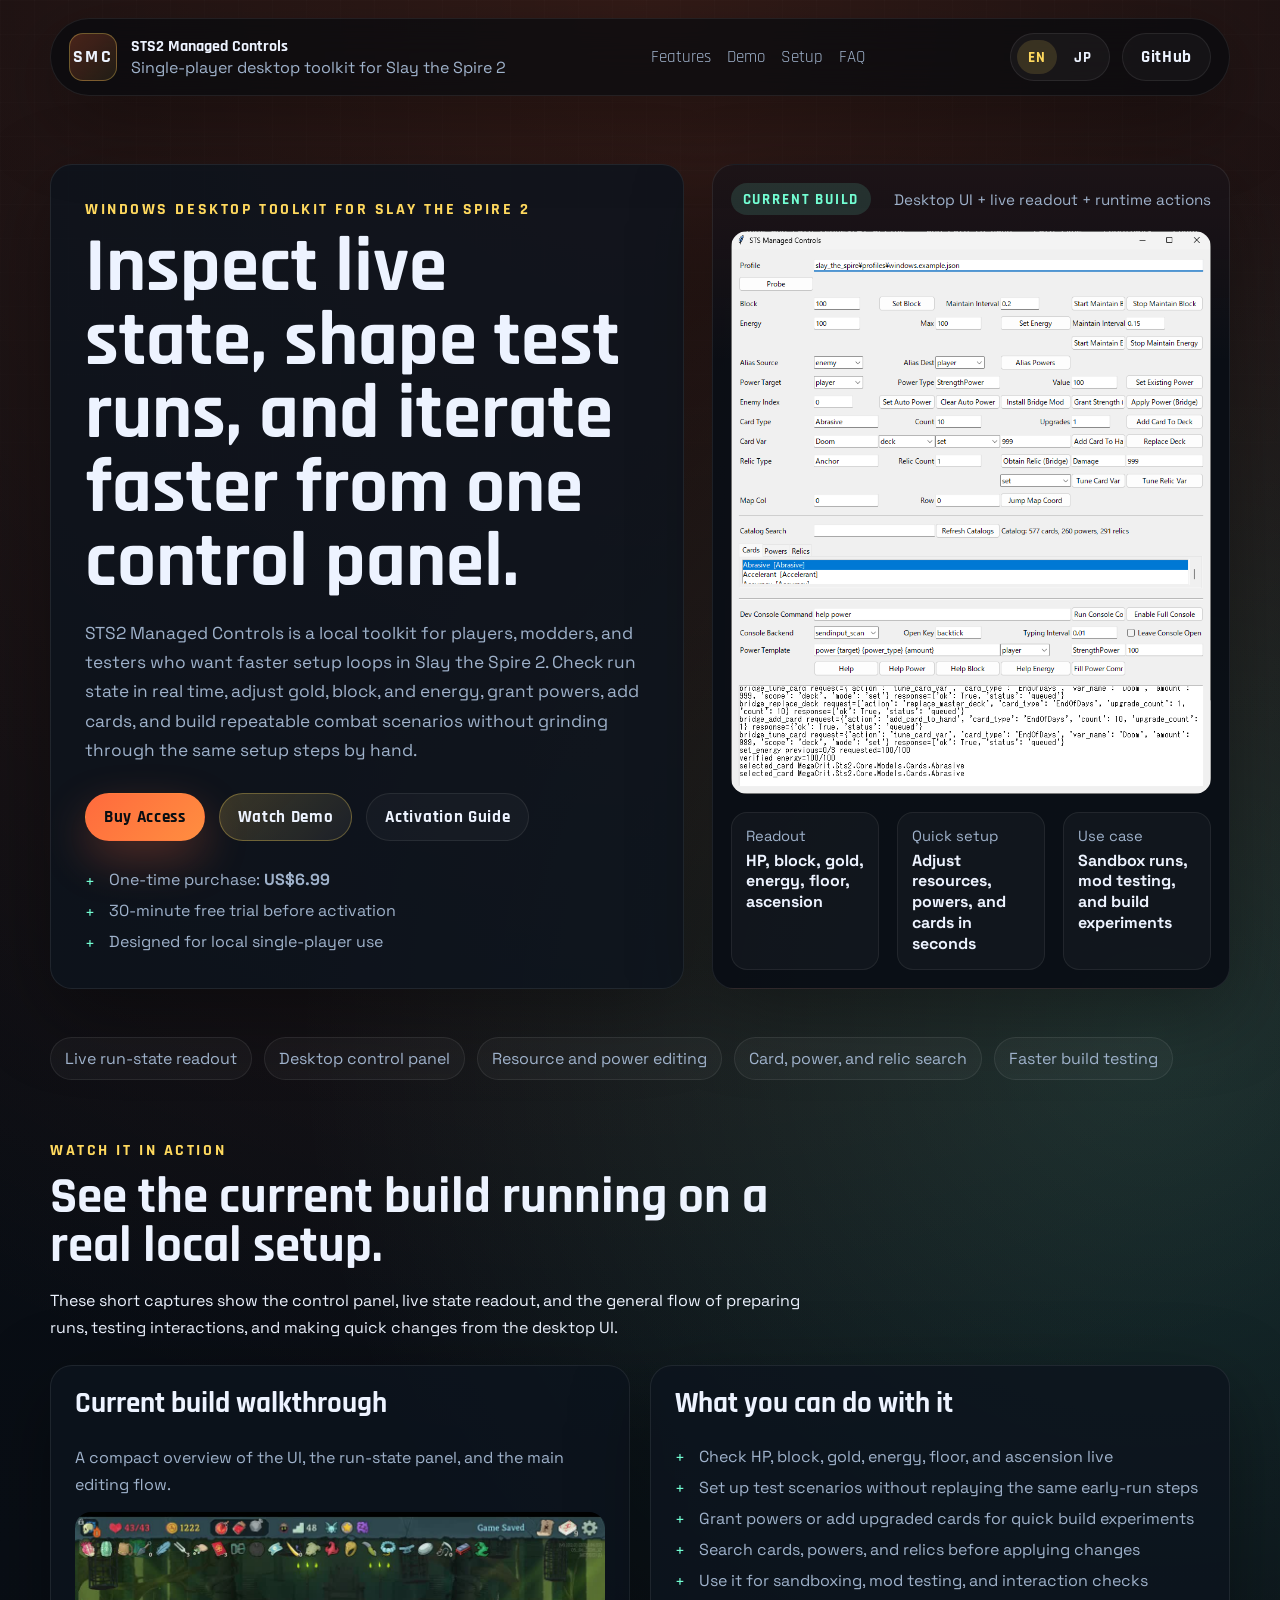
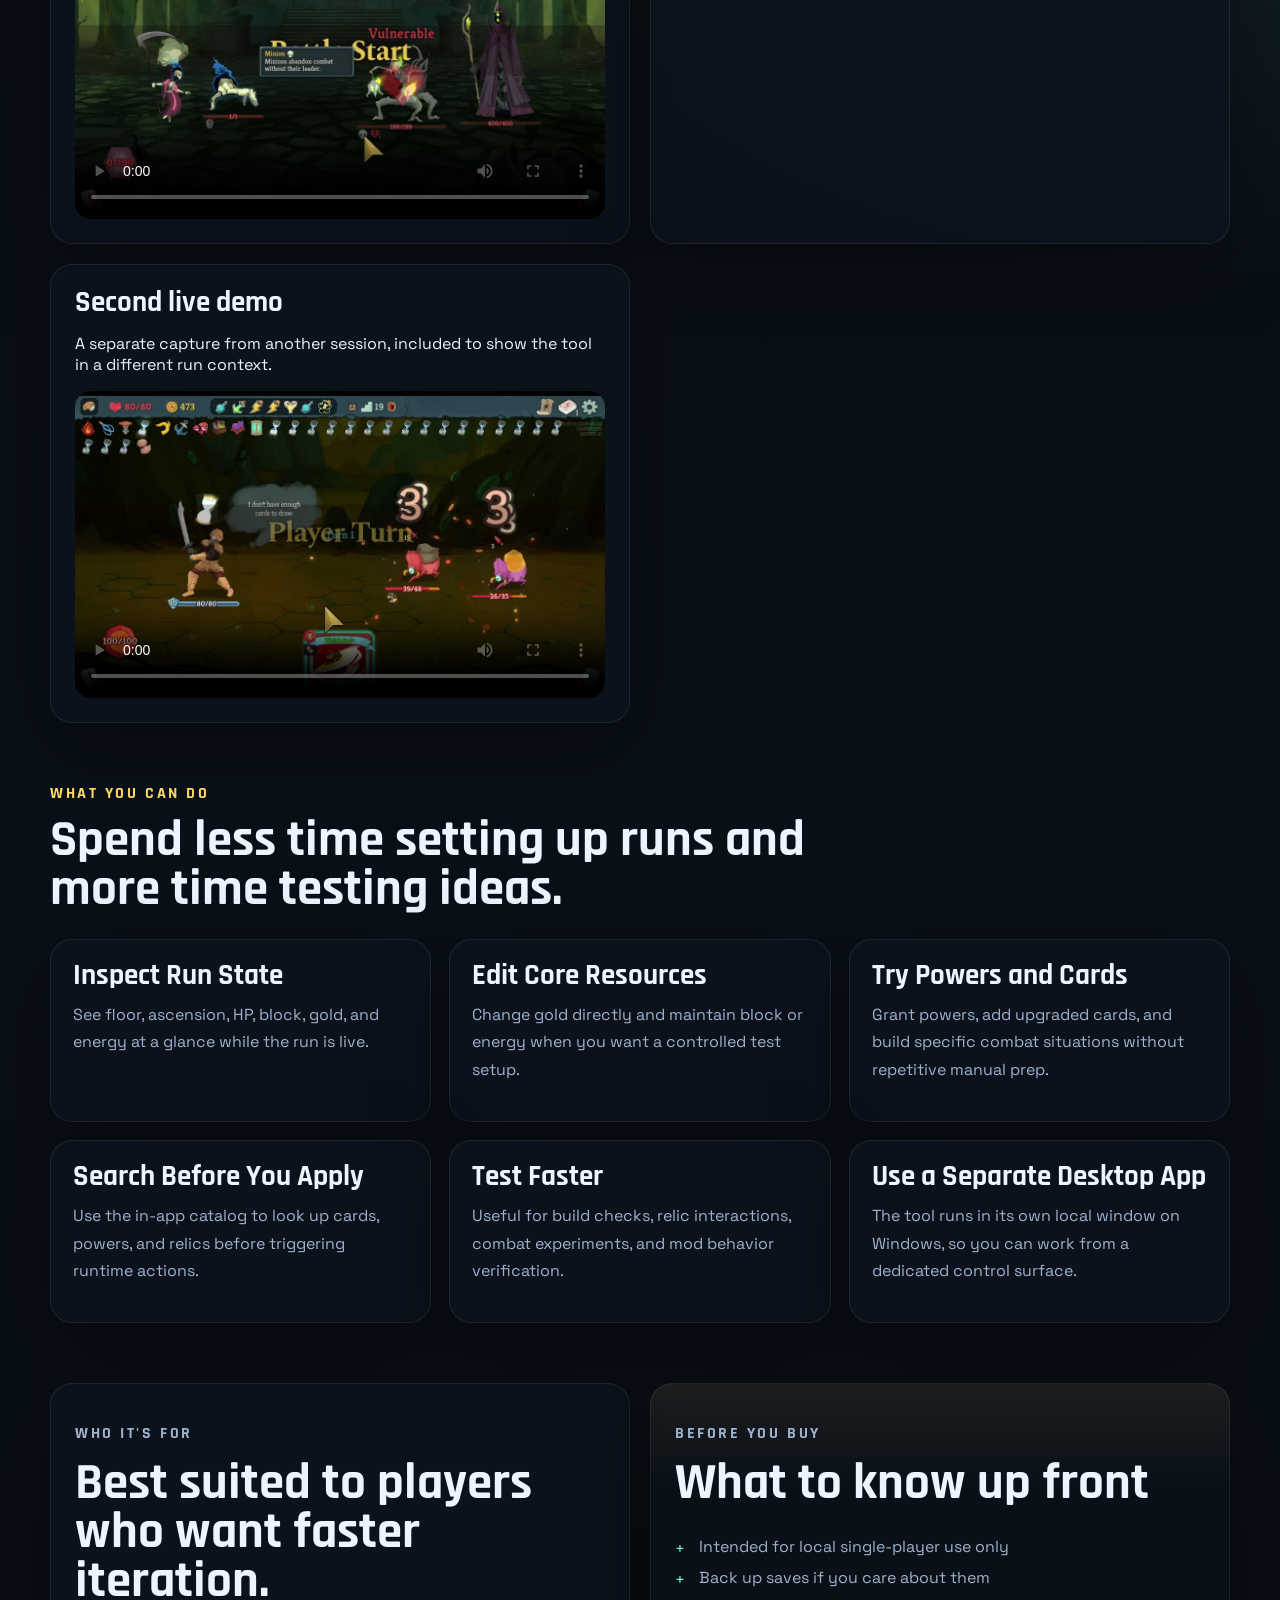
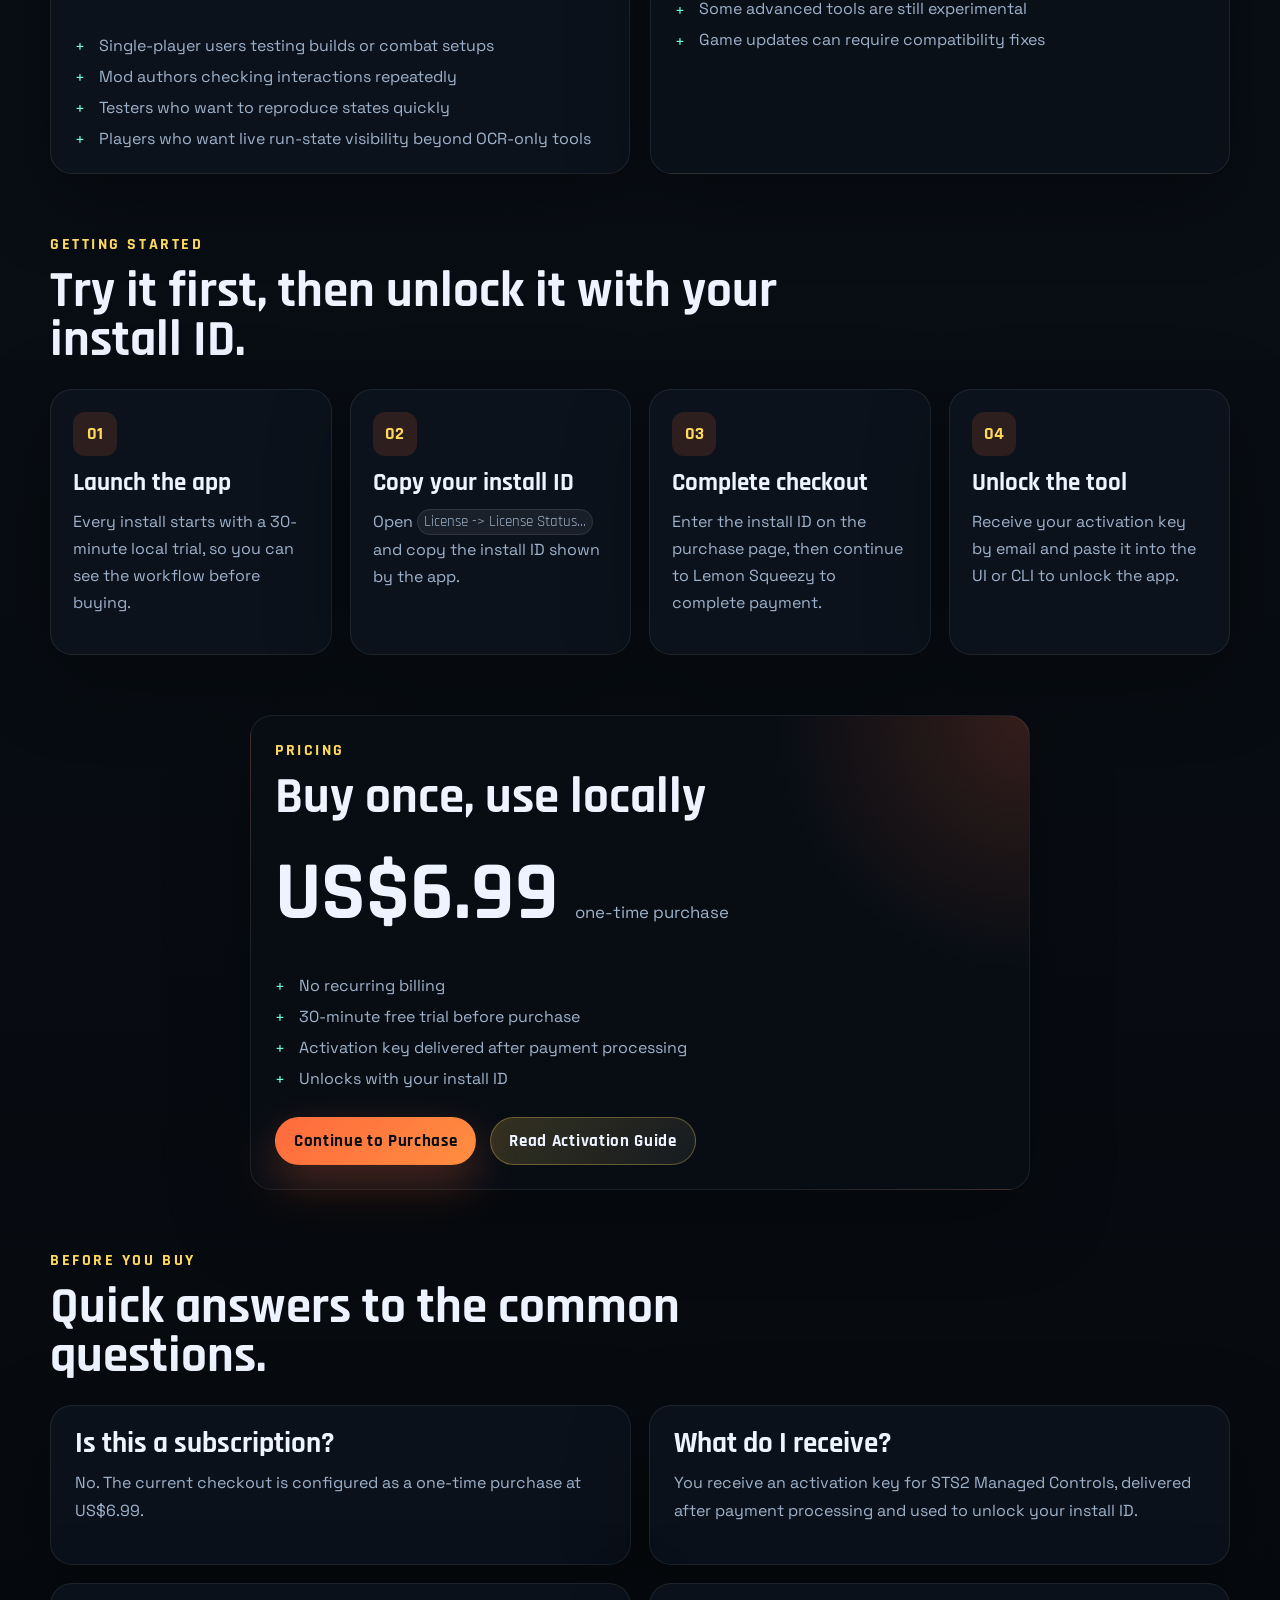
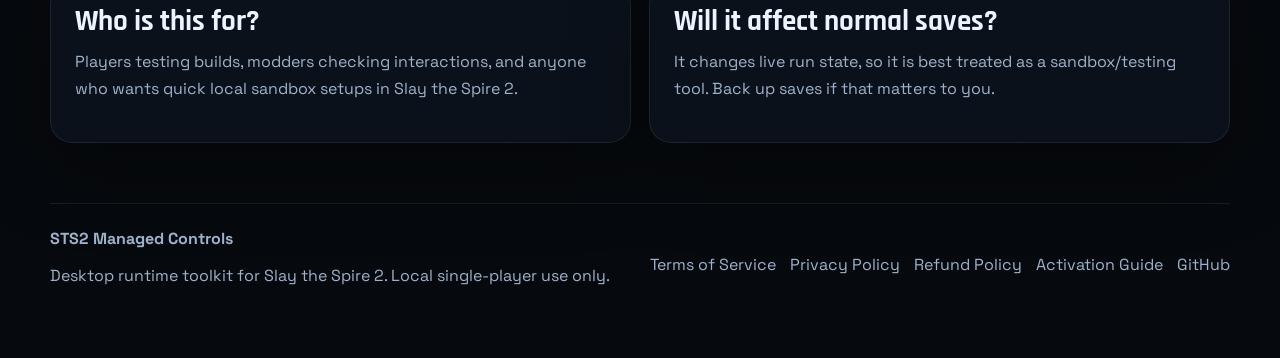
==== commit 3e0f5d8d: "Refine landing page marketing copy" ====
--- a/docs/index.html
+++ b/docs/index.html
@@ -6,12 +6,12 @@
   <title>STS2 Managed Controls | Local Runtime Toolkit</title>
   <meta
     name="description"
-    content="Local single-player runtime toolkit for Slay the Spire 2. Inspect live managed state, adjust gold, energy, powers, cards, and relics from a desktop control panel."
+    content="Desktop toolkit for Slay the Spire 2. Inspect live state, adjust resources, grant powers, add cards, and speed up sandbox testing from one local control panel."
   >
   <meta property="og:title" content="STS2 Managed Controls">
   <meta
     property="og:description"
-    content="Desktop runtime control panel for Slay the Spire 2. Probe live state and trigger bridge-based actions from a local GUI."
+    content="A local desktop toolkit for Slay the Spire 2 players, modders, and testers who want faster setup loops and live state control."
   >
   <meta property="og:type" content="website">
   <meta property="og:image" content="release/gui.png">
@@ -30,61 +30,65 @@
         <span class="brand-mark">SMC</span>
         <span class="brand-copy">
           <strong>STS2 Managed Controls</strong>
-          <span>Single-player runtime toolkit</span>
+          <span>Single-player desktop toolkit for Slay the Spire 2</span>
         </span>
       </a>
       <nav class="topnav" aria-label="Primary">
         <a href="#features">Features</a>
-        <a href="#proof">Proof</a>
-        <a href="#activation">Activation</a>
+        <a href="#proof">Demo</a>
+        <a href="#activation">Setup</a>
         <a href="#faq">FAQ</a>
       </nav>
-      <a class="button button-ghost" href="https://github.com/Ranats/sts2-managed-controls">GitHub</a>
+      <div class="topbar-actions">
+        <div class="language-switcher" aria-label="Language switcher">
+          <span class="language-switcher-current">EN</span>
+          <a href="jp.html" lang="ja">JP</a>
+        </div>
+        <a class="button button-ghost" href="https://github.com/Ranats/sts2-managed-controls">GitHub</a>
+      </div>
     </header>
 
     <main id="top">
       <section class="hero">
         <div class="hero-copy">
-          <p class="eyebrow">Local Windows desktop toolkit for Slay the Spire 2</p>
-          <h1>Runtime control with a dark-lab UI, live state probe, and bridge-driven actions.</h1>
+          <p class="eyebrow">Windows desktop toolkit for Slay the Spire 2</p>
+          <h1>Inspect live state, shape test runs, and iterate faster from one control panel.</h1>
           <p class="lede">
-            STS2 Managed Controls is a local control panel for single-player sandboxing, modding, debugging,
-            and rapid combat-state iteration. Inspect live managed state without OCR-only workflows, then adjust
-            gold, block, energy, powers, cards, and relics from one desktop surface.
+            STS2 Managed Controls is a local toolkit for players, modders, and testers who want faster setup loops in
+            Slay the Spire 2. Check run state in real time, adjust gold, block, and energy, grant powers, add cards,
+            and build repeatable combat scenarios without grinding through the same setup steps by hand.
           </p>
           <div class="hero-actions">
-            <a class="button button-primary" href="purchase.html">
-              Buy Access
-            </a>
+            <a class="button button-primary" href="purchase.html">Buy Access</a>
             <a class="button button-secondary" href="#proof">Watch Demo</a>
             <a class="button button-ghost" href="activation.html">Activation Guide</a>
           </div>
           <ul class="hero-points">
-            <li>One-time purchase: <strong>JPY 980</strong></li>
-            <li>30-minute local trial before activation</li>
-            <li>Activation key delivered after checkout and tied to your install ID</li>
+            <li>One-time purchase: <strong>US$6.99</strong></li>
+            <li>30-minute free trial before activation</li>
+            <li>Designed for local single-player use</li>
           </ul>
         </div>
 
         <aside class="hero-panel">
           <div class="hero-panel-card">
             <div class="status-row">
-              <span class="status-pill">Stable Surface</span>
-              <span class="status-text">Desktop UI + probe + bridge workflow</span>
+              <span class="status-pill">Current Build</span>
+              <span class="status-text">Desktop UI + live readout + runtime actions</span>
             </div>
             <img src="release/gui.png" alt="STS2 Managed Controls desktop control panel screenshot">
             <div class="stat-grid">
               <article>
-                <span>Live probe</span>
-                <strong>Floor, HP, block, gold, energy</strong>
+                <span>Readout</span>
+                <strong>HP, block, gold, energy, floor, ascension</strong>
               </article>
               <article>
-                <span>Bridge actions</span>
-                <strong>Powers, hand cards, relic flow</strong>
+                <span>Quick setup</span>
+                <strong>Adjust resources, powers, and cards in seconds</strong>
               </article>
               <article>
-                <span>Current model</span>
-                <strong>Local single-player only</strong>
+                <span>Use case</span>
+                <strong>Sandbox runs, mod testing, and build experiments</strong>
               </article>
             </div>
           </div>
@@ -92,49 +96,47 @@
       </section>
 
       <section class="pulse-strip" aria-label="Product highlights">
-        <div>Live managed state probe</div>
+        <div>Live run-state readout</div>
         <div>Desktop control panel</div>
-        <div>Bridge-based power and card actions</div>
-        <div>Searchable card / power / relic catalog</div>
-        <div>Single-player sandbox workflow</div>
+        <div>Resource and power editing</div>
+        <div>Card, power, and relic search</div>
+        <div>Faster build testing</div>
       </section>
 
       <section class="section" id="proof">
         <div class="section-heading">
-          <p class="eyebrow">Proof</p>
-          <h2>Show the runtime, not just the repo.</h2>
+          <p class="eyebrow">Watch It in Action</p>
+          <h2>See the current build running on a real local setup.</h2>
           <p>
-            The page is built to answer Lemon Squeezy review questions directly: what the product does, how it looks,
-            how activation works, and what a buyer receives. The recordings below are direct local captures of the tool
-            in use.
+            These short captures show the control panel, live state readout, and the general flow of preparing runs,
+            testing interactions, and making quick changes from the desktop UI.
           </p>
         </div>
 
         <div class="proof-grid">
           <article class="proof-card media-card proof-video-card">
-            <h3>Featured product demo</h3>
-            <p>A short walkthrough of the current UI and runtime-control flow.</p>
+            <h3>Current build walkthrough</h3>
+            <p>A compact overview of the UI, the run-state panel, and the main editing flow.</p>
             <video controls preload="metadata" poster="release/thumb-walkthrough.jpg">
               <source src="release/Slay%20the%20Spire%202%20-%202026-04-05%2018-24-09.mp4" type="video/mp4">
             </video>
           </article>
           <article class="proof-card">
-            <h3>Current public scope</h3>
+            <h3>What you can do with it</h3>
             <ul class="checklist">
-              <li>Managed control UI</li>
-              <li>Probe-managed live state readout</li>
-              <li>Gold, block, and energy controls</li>
-              <li>Bridge power application</li>
-              <li>Bridge add-card to current hand</li>
-              <li>Searchable card, power, and relic catalogs</li>
+              <li>Check HP, block, gold, energy, floor, and ascension live</li>
+              <li>Set up test scenarios without replaying the same early-run steps</li>
+              <li>Grant powers or add upgraded cards for quick build experiments</li>
+              <li>Search cards, powers, and relics before applying changes</li>
+              <li>Use it for sandboxing, mod testing, and interaction checks</li>
             </ul>
           </article>
         </div>
 
         <div class="video-grid">
           <article class="video-card">
-            <h3>Alternate live demo</h3>
-            <p>A second capture from an earlier test session, kept as supporting proof rather than the main promo clip.</p>
+            <h3>Second live demo</h3>
+            <p>A separate capture from another session, included to show the tool in a different run context.</p>
             <video controls preload="metadata" poster="release/thumb-live-demo.jpg">
               <source src="release/Slay%20the%20Spire%202%20-%202026-04-03%2021-21-07.mp4" type="video/mp4">
             </video>
@@ -144,87 +146,87 @@
 
       <section class="section" id="features">
         <div class="section-heading">
-          <p class="eyebrow">Capabilities</p>
-          <h2>Built for controlled single-player testing loops.</h2>
+          <p class="eyebrow">What You Can Do</p>
+          <h2>Spend less time setting up runs and more time testing ideas.</h2>
         </div>
 
         <div class="feature-grid">
           <article class="feature-card">
-            <h3>Live State Probe</h3>
-            <p>Read floor, ascension, HP, block, gold, and energy through the managed snapshot path without relying on OCR.</p>
-          </article>
-          <article class="feature-card">
-            <h3>Runtime Actions</h3>
-            <p>Set gold directly, maintain block or energy, and apply powers through a bridge-based in-process workflow.</p>
-          </article>
-          <article class="feature-card">
-            <h3>Catalog Search</h3>
-            <p>Search cards, powers, and relics discovered from <code>sts2.dll</code> before triggering runtime actions.</p>
-          </article>
-          <article class="feature-card">
-            <h3>Desktop UI</h3>
-            <p>Use a dedicated local window instead of repeating CLI calls or relying on an in-game overlay.</p>
-          </article>
-          <article class="feature-card">
-            <h3>Fast Test Loops</h3>
-            <p>Set combat-start auto powers and create controlled scenarios for mod validation, balance iteration, and debugging.</p>
-          </article>
-          <article class="feature-card">
-            <h3>Experimental Paths</h3>
-            <p>Deck replacement, relic obtain, map jump, and dynamic-var tuning are present but still marked experimental.</p>
+            <h3>Inspect Run State</h3>
+            <p>See floor, ascension, HP, block, gold, and energy at a glance while the run is live.</p>
+          </article>
+          <article class="feature-card">
+            <h3>Edit Core Resources</h3>
+            <p>Change gold directly and maintain block or energy when you want a controlled test setup.</p>
+          </article>
+          <article class="feature-card">
+            <h3>Try Powers and Cards</h3>
+            <p>Grant powers, add upgraded cards, and build specific combat situations without repetitive manual prep.</p>
+          </article>
+          <article class="feature-card">
+            <h3>Search Before You Apply</h3>
+            <p>Use the in-app catalog to look up cards, powers, and relics before triggering runtime actions.</p>
+          </article>
+          <article class="feature-card">
+            <h3>Test Faster</h3>
+            <p>Useful for build checks, relic interactions, combat experiments, and mod behavior verification.</p>
+          </article>
+          <article class="feature-card">
+            <h3>Use a Separate Desktop App</h3>
+            <p>The tool runs in its own local window on Windows, so you can work from a dedicated control surface.</p>
           </article>
         </div>
       </section>
 
       <section class="section split-section">
         <div class="split-card">
-          <p class="eyebrow">Built For</p>
-          <h2>Who this is for</h2>
+          <p class="eyebrow">Who It's For</p>
+          <h2>Best suited to players who want faster iteration.</h2>
           <ul class="checklist">
-            <li>Single-player sandbox users</li>
-            <li>Mod authors testing runtime interactions</li>
-            <li>Testers and balance iteration workflows</li>
-            <li>Anyone who wants live state inspection without OCR-only tooling</li>
+            <li>Single-player users testing builds or combat setups</li>
+            <li>Mod authors checking interactions repeatedly</li>
+            <li>Testers who want to reproduce states quickly</li>
+            <li>Players who want live run-state visibility beyond OCR-only tools</li>
           </ul>
         </div>
         <div class="split-card split-card-warning">
-          <p class="eyebrow">Limits</p>
-          <h2>What to expect</h2>
+          <p class="eyebrow">Before You Buy</p>
+          <h2>What to know up front</h2>
           <ul class="checklist">
-            <li>Local single-player use only</li>
+            <li>Intended for local single-player use only</li>
             <li>Back up saves if you care about them</li>
-            <li>Experimental bridge actions can leave unusual save or combat state</li>
-            <li>Game updates can break reflection-based bridge calls</li>
+            <li>Some advanced tools are still experimental</li>
+            <li>Game updates can require compatibility fixes</li>
           </ul>
         </div>
       </section>
 
       <section class="section" id="activation">
         <div class="section-heading">
-          <p class="eyebrow">Activation Flow</p>
-          <h2>Short trial first, then a local key unlock.</h2>
+          <p class="eyebrow">Getting Started</p>
+          <h2>Try it first, then unlock it with your install ID.</h2>
         </div>
 
         <div class="timeline">
           <article>
             <span>01</span>
-            <h3>Launch the tool</h3>
-            <p>Each install starts with a 30-minute local trial.</p>
+            <h3>Launch the app</h3>
+            <p>Every install starts with a 30-minute local trial, so you can see the workflow before buying.</p>
           </article>
           <article>
             <span>02</span>
-            <h3>Copy your Install ID</h3>
-            <p>Open <code>License -&gt; License Status...</code> in the desktop UI.</p>
+            <h3>Copy your install ID</h3>
+            <p>Open <code>License -&gt; License Status...</code> and copy the install ID shown by the app.</p>
           </article>
           <article>
             <span>03</span>
             <h3>Complete checkout</h3>
-            <p>Enter the install ID on the purchase page so the Lemon Squeezy checkout can pass it into fulfillment.</p>
+            <p>Enter the install ID on the purchase page, then continue to Lemon Squeezy to complete payment.</p>
           </article>
           <article>
             <span>04</span>
-            <h3>Paste your key</h3>
-            <p>After payment processing, the activation key is delivered by email and can be pasted into the UI or CLI.</p>
+            <h3>Unlock the tool</h3>
+            <p>Receive your activation key by email and paste it into the UI or CLI to unlock the app.</p>
           </article>
         </div>
       </section>
@@ -232,21 +234,19 @@
       <section class="section pricing-section">
         <div class="pricing-card">
           <p class="eyebrow">Pricing</p>
-          <h2>Single standard license</h2>
+          <h2>Buy once, use locally</h2>
           <div class="price-line">
-            <strong>JPY 980</strong>
+            <strong>US$6.99</strong>
             <span>one-time purchase</span>
           </div>
           <ul class="checklist">
             <li>No recurring billing</li>
-            <li>30-minute trial before purchase</li>
-            <li>Unlimited access after activation on the licensed install ID</li>
-            <li>Activation key sent by email after payment processing</li>
+            <li>30-minute free trial before purchase</li>
+            <li>Activation key delivered after payment processing</li>
+            <li>Unlocks with your install ID</li>
           </ul>
           <div class="hero-actions">
-            <a class="button button-primary" href="purchase.html">
-              Continue to Purchase
-            </a>
+            <a class="button button-primary" href="purchase.html">Continue to Purchase</a>
             <a class="button button-secondary" href="activation.html">Read Activation Guide</a>
           </div>
         </div>
@@ -254,25 +254,25 @@
 
       <section class="section" id="faq">
         <div class="section-heading">
-          <p class="eyebrow">FAQ</p>
-          <h2>Review-ready answers</h2>
+          <p class="eyebrow">Before You Buy</p>
+          <h2>Quick answers to the common questions.</h2>
         </div>
         <div class="faq-grid">
           <article class="faq-card">
             <h3>Is this a subscription?</h3>
-            <p>No. The current public checkout is configured as a one-time purchase at JPY 980.</p>
-          </article>
-          <article class="faq-card">
-            <h3>What does the buyer receive?</h3>
-            <p>A local activation key for STS2 Managed Controls, delivered after payment processing and tied to the buyer's install ID.</p>
-          </article>
-          <article class="faq-card">
-            <h3>Does it run in multiplayer?</h3>
-            <p>No. This is intended for local single-player sandbox, testing, and mod-development workflows only.</p>
-          </article>
-          <article class="faq-card">
-            <h3>Where is support?</h3>
-            <p>Support and policy contact: <a href="mailto:support@auth.cilabworks.com">support@auth.cilabworks.com</a>.</p>
+            <p>No. The current checkout is configured as a one-time purchase at US$6.99.</p>
+          </article>
+          <article class="faq-card">
+            <h3>What do I receive?</h3>
+            <p>You receive an activation key for STS2 Managed Controls, delivered after payment processing and used to unlock your install ID.</p>
+          </article>
+          <article class="faq-card">
+            <h3>Who is this for?</h3>
+            <p>Players testing builds, modders checking interactions, and anyone who wants quick local sandbox setups in Slay the Spire 2.</p>
+          </article>
+          <article class="faq-card">
+            <h3>Will it affect normal saves?</h3>
+            <p>It changes live run state, so it is best treated as a sandbox/testing tool. Back up saves if that matters to you.</p>
           </article>
         </div>
       </section>
@@ -281,7 +281,7 @@
     <footer class="footer">
       <div class="footer-copy">
         <strong>STS2 Managed Controls</strong>
-        <p>Desktop runtime control panel for Slay the Spire 2. Local single-player use only.</p>
+        <p>Desktop runtime toolkit for Slay the Spire 2. Local single-player use only.</p>
       </div>
       <nav class="footer-links" aria-label="Footer">
         <a href="terms.html">Terms of Service</a>
--- a/docs/styles.css
+++ b/docs/styles.css
@@ -33,6 +33,26 @@
   font-family: "Space Grotesk", sans-serif;
 }
 
+body.theme-jp {
+  font-family: "Noto Sans JP", "Space Grotesk", sans-serif;
+}
+
+.theme-jp {
+  font-family: "Noto Sans JP", "Space Grotesk", sans-serif;
+}
+
+.theme-jp .brand-copy strong,
+.theme-jp .topnav,
+.theme-jp .eyebrow,
+.theme-jp h1,
+.theme-jp h2,
+.theme-jp h3,
+.theme-jp .button,
+.theme-jp .price-line strong,
+.theme-jp .field-label {
+  font-family: "Noto Sans JP", "Space Grotesk", sans-serif;
+}
+
 body::before {
   position: fixed;
   inset: 0;
@@ -142,6 +162,47 @@
   flex-wrap: wrap;
   gap: 16px;
   font-size: 1.05rem;
+}
+
+.topbar-actions {
+  display: inline-flex;
+  align-items: center;
+  gap: 12px;
+}
+
+.language-switcher {
+  display: inline-flex;
+  align-items: center;
+  gap: 6px;
+  padding: 6px;
+  border: 1px solid var(--line);
+  border-radius: 999px;
+  background: rgba(255, 255, 255, 0.04);
+}
+
+.language-switcher a,
+.language-switcher span {
+  display: inline-flex;
+  align-items: center;
+  justify-content: center;
+  min-width: 40px;
+  min-height: 34px;
+  padding: 0 10px;
+  border-radius: 999px;
+  font-family: "Rajdhani", sans-serif;
+  font-size: 0.95rem;
+  font-weight: 700;
+  letter-spacing: 0.08em;
+  text-transform: uppercase;
+}
+
+.language-switcher-current {
+  background: rgba(255, 217, 94, 0.14);
+  color: var(--accent-2);
+}
+
+.language-switcher a:hover {
+  color: var(--accent-2);
 }
 
 .topnav a:hover,
@@ -608,6 +669,11 @@
     gap: 12px;
   }
 
+  .topbar-actions {
+    width: 100%;
+    flex-wrap: wrap;
+  }
+
   .hero {
     padding-top: 44px;
   }
